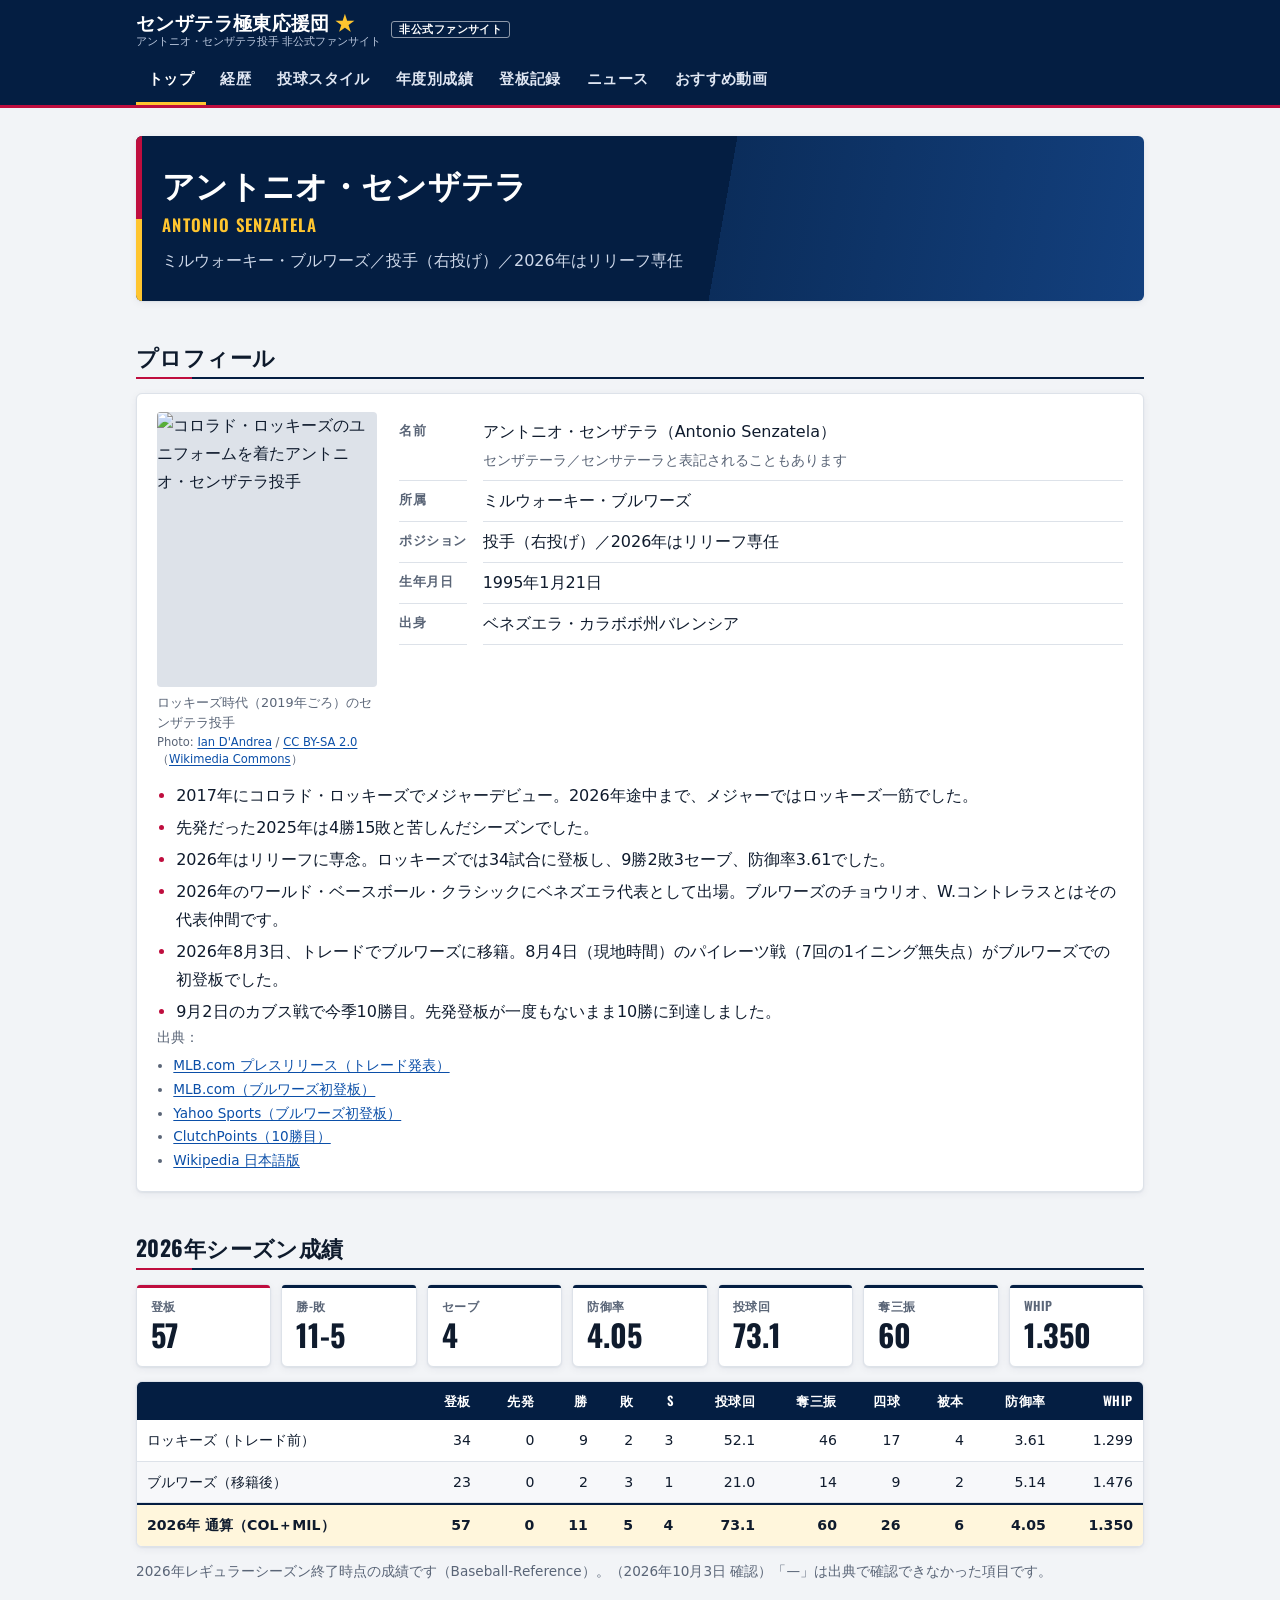
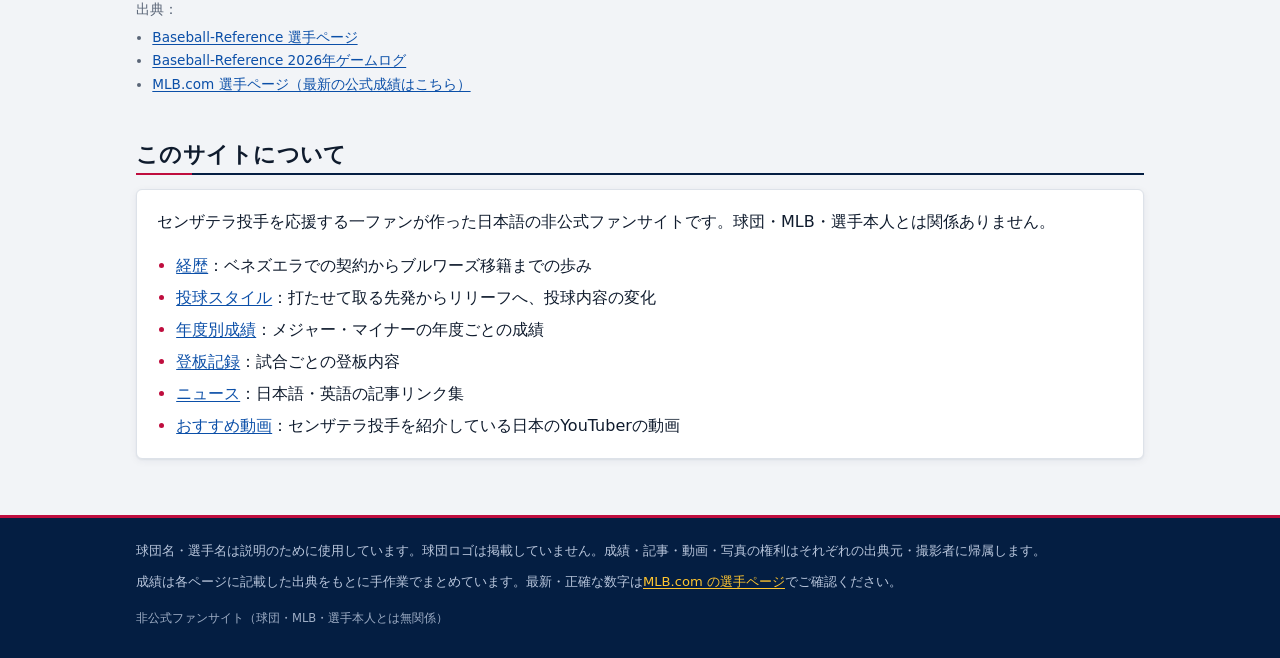
==== index.html @ 505b654d "Expand stats, last 10 games, bio photos, MLB Park Japan videos, sports-media redesign - stats.html: " ====
<!doctype html>
<html lang="ja">
<head>
<meta charset="utf-8">
<meta name="viewport" content="width=device-width, initial-scale=1">
<title>センザテラ極東応援団｜アントニオ・センザテラ非公式ファンサイト</title>
<meta name="description" content="ブルワーズのアントニオ・センザテラ投手を応援する日本語の非公式ファンサイト。プロフィールと今季成績。">
<meta name="theme-color" content="#041e42">
<link rel="icon" href="data:image/svg+xml,<svg xmlns='http://www.w3.org/2000/svg' viewBox='0 0 32 32'><circle cx='16' cy='16' r='15' fill='%23041e42'/><circle cx='16' cy='16' r='8' fill='%23ffc52f'/></svg>">
<link rel="preconnect" href="https://fonts.googleapis.com">
<link rel="preconnect" href="https://fonts.gstatic.com" crossorigin>
<link rel="stylesheet" href="https://fonts.googleapis.com/css2?family=Oswald:wght@500;600;700&display=swap">
<link rel="stylesheet" href="assets/style.css">
</head>
<body data-page="home">
<main class="wrap">
<noscript><p class="card">このページの表示には JavaScript が必要です。※このサイトは非公式ファンサイトで、球団・MLBとは無関係です。</p></noscript>
<section class="hero" id="hero" aria-label="選手紹介"></section>

<h2 class="section">プロフィール</h2>
<div class="card" id="profile"></div>

<h2 class="section" id="season-title">今季成績</h2>
<div class="tiles" id="tiles"></div>
<div class="table-scroll" id="season-table"></div>
<div id="season-notes" style="margin-top:10px"></div>

<h2 class="section">このサイトについて</h2>
<div class="card">
<p style="margin-top:0">センザテラ投手を応援する一ファンが作った日本語の非公式ファンサイトです。球団・MLB・選手本人とは関係ありません。</p>
<ul class="facts">
<li><a href="biography.html">経歴</a>：ベネズエラでの契約からブルワーズ移籍までの歩み</li>
<li><a href="pitching.html">投球スタイル</a>：打たせて取る先発からリリーフへ、投球内容の変化</li>
<li><a href="stats.html">年度別成績</a>：メジャー・マイナーの年度ごとの成績</li>
<li><a href="games.html">登板記録</a>：試合ごとの登板内容</li>
<li><a href="news.html">ニュース</a>：日本語・英語の記事リンク集</li>
<li><a href="videos.html">おすすめ動画</a>：センザテラ投手を紹介している日本のYouTuberの動画</li>
</ul>
</div>
</main>
<script src="data/stats.js"></script>
<script src="assets/app.js"></script>
</body></html>
---- assets/style.css ----
/*
 * スポーツメディア風のデザイン（白基調 × ネイビー、アクセントに赤とゴールド）。
 * MLB・球団のロゴやワードマークは使いません。
 * 見出しの英数字は Oswald（Google Fonts）、日本語はOS標準の太字ゴシックで表示します。
 */
:root {
  --navy: #041e42;
  --navy-2: #0b2d5b;
  --navy-3: #13407e;
  --red: #bf0d3e;
  --gold: #ffc52f;
  --gold-soft: #fff6dc;
  --bg: #f2f4f7;
  --surface: #ffffff;
  --surface-2: #f7f8fa;
  --text: #0f1b2d;
  --muted: #5a6577;
  --line: #dde2e9;
  --line-strong: #c3cad5;
  --link: #0b4fa8;
  --shadow: 0 1px 2px rgba(4, 30, 66, .06), 0 2px 8px rgba(4, 30, 66, .06);
  --radius: 6px;
  --font-body: "Hiragino Kaku Gothic ProN", "Hiragino Sans", "Noto Sans JP", "Yu Gothic", Meiryo, system-ui, sans-serif;
  --font-head: "Oswald", "Barlow Condensed", "Hiragino Kaku Gothic ProN", "Hiragino Sans", "Noto Sans JP", "Yu Gothic", Meiryo, sans-serif;
}

@media (prefers-color-scheme: dark) {
  :root {
    --bg: #07111f;
    --surface: #0f1d33;
    --surface-2: #13243f;
    --text: #e8edf5;
    --muted: #9eabc0;
    --line: #22355a;
    --line-strong: #2f4670;
    --link: #8cc2ff;
    --gold-soft: #2b2714;
    --shadow: none;
  }
}

* { box-sizing: border-box; }
html { -webkit-text-size-adjust: 100%; }

body {
  margin: 0;
  background: var(--bg);
  color: var(--text);
  font-family: var(--font-body);
  line-height: 1.75;
}

a { color: var(--link); text-underline-offset: 2px; }
a:hover { text-decoration-thickness: 2px; }

.wrap { max-width: 1040px; margin: 0 auto; padding: 0 16px; }

/* ---------- ヘッダー（濃紺のナビバー） ---------- */
.site-header {
  background: var(--navy);
  color: #fff;
  box-shadow: inset 0 -3px 0 var(--red);
}
.site-header .wrap {
  display: flex;
  flex-wrap: wrap;
  align-items: center;
  justify-content: space-between;
  gap: 4px 24px;
  padding-top: 10px;
  padding-bottom: 3px;
}
.site-title {
  margin: 0;
  display: flex;
  flex-wrap: wrap;
  align-items: center;
  gap: 4px 10px;
  font-family: var(--font-head);
  font-size: 1.2rem;
  font-weight: 700;
  letter-spacing: .02em;
  line-height: 1.3;
}
.site-title a { color: #fff; text-decoration: none; }
.site-title .num { color: var(--gold); }
.site-title small {
  display: block;
  font-family: var(--font-body);
  font-size: .68rem;
  font-weight: 400;
  color: #b9c6dc;
  letter-spacing: 0;
}
.site-badge {
  display: inline-block;
  padding: 1px 7px;
  border: 1px solid rgba(255, 255, 255, .55);
  border-radius: 3px;
  font-family: var(--font-body);
  font-size: .66rem;
  font-weight: 700;
  color: #fff;
  letter-spacing: .04em;
  white-space: nowrap;
}

.site-header nav { max-width: 100%; }
.nav {
  display: flex;
  gap: 2px;
  margin: 0;
  padding: 0;
  list-style: none;
  overflow-x: auto;
  scrollbar-width: none;
}
.nav::-webkit-scrollbar { display: none; }
.nav a {
  display: block;
  padding: 12px 12px 11px;
  color: #dfe6f2;
  text-decoration: none;
  font-family: var(--font-head);
  font-weight: 600;
  font-size: .92rem;
  letter-spacing: .03em;
  white-space: nowrap;
  border-bottom: 3px solid transparent;
}
.nav a:hover { color: #fff; background: var(--navy-2); }
.nav a[aria-current="page"] { color: #fff; border-bottom-color: var(--gold); }

/* ---------- 本文 ---------- */
main.wrap { padding-top: 28px; padding-bottom: 56px; }

.hero {
  background:
    linear-gradient(100deg, var(--navy) 0%, var(--navy) 58%, var(--navy-2) 58%, var(--navy-3) 100%);
  color: #fff;
  border-radius: var(--radius);
  padding: 28px 26px 26px;
  margin-bottom: 28px;
  position: relative;
  overflow: hidden;
  box-shadow: var(--shadow);
}
.hero::before {
  /* 赤とゴールドのライン */
  content: "";
  position: absolute;
  left: 0; top: 0; bottom: 0;
  width: 6px;
  background: linear-gradient(var(--red) 0 50%, var(--gold) 50% 100%);
}
.hero h2 {
  margin: 0 0 6px;
  font-family: var(--font-head);
  font-size: 2rem;
  font-weight: 700;
  line-height: 1.25;
  letter-spacing: .01em;
}
.hero .en {
  color: var(--gold);
  font-family: var(--font-head);
  font-weight: 600;
  font-size: 1.05rem;
  letter-spacing: .08em;
  text-transform: uppercase;
}
.hero p { margin: 8px 0 0; color: #cfd9ea; }

h2.section {
  font-family: var(--font-head);
  font-size: 1.35rem;
  font-weight: 700;
  line-height: 1.4;
  letter-spacing: .02em;
  margin: 40px 0 14px;
  padding-bottom: 6px;
  border-bottom: 2px solid var(--navy);
  position: relative;
}
h2.section::after {
  content: "";
  position: absolute;
  left: 0; bottom: -2px;
  width: 56px; height: 2px;
  background: var(--red);
}
@media (prefers-color-scheme: dark) {
  h2.section { border-bottom-color: var(--line-strong); }
}

.card {
  background: var(--surface);
  border: 1px solid var(--line);
  border-radius: var(--radius);
  padding: 18px 20px;
  box-shadow: var(--shadow);
}
.card + .card { margin-top: 12px; }

/* プロフィール */
.profile-top { display: flex; gap: 22px; align-items: flex-start; }
.profile-top .profile-list { flex: 1; min-width: 0; }
.profile-photo { margin: 0; flex: 0 0 220px; max-width: 220px; }
.profile-photo img {
  display: block; width: 100%; height: auto;
  aspect-ratio: 4 / 5; object-fit: cover; object-position: center top;
  border-radius: 4px; background: var(--line);
}
.profile-photo figcaption, .bio-photo figcaption { margin-top: 6px; font-size: .8rem; color: var(--muted); line-height: 1.5; }
.profile-photo .credit, .bio-photo .credit { display: block; font-size: .72rem; margin-top: 2px; overflow-wrap: anywhere; }

.profile-list { display: grid; grid-template-columns: max-content 1fr; gap: 0 16px; margin: 0; }
.profile-list dt, .profile-list dd { padding: 6px 0; border-bottom: 1px solid var(--line); }
.profile-list dt {
  color: var(--muted);
  font-family: var(--font-head);
  font-size: .82rem;
  font-weight: 600;
  letter-spacing: .04em;
}
.profile-list dd { margin: 0; }

.facts { margin: 14px 0 0; padding-left: 1.2em; }
.facts li + li { margin-top: 4px; }
.facts li::marker { color: var(--red); }

/* 経歴ページの写真 */
.bio-photo { margin: 4px 0 14px; max-width: 280px; }
@media (min-width: 561px) {
  .bio-photo { float: right; width: 240px; margin: 4px 0 12px 22px; }
  .tl-item { display: flow-root; }
}
.bio-photo img { display: block; width: 100%; height: auto; border-radius: 4px; background: var(--line); }

/* 成績のタイル */
.tiles {
  display: grid;
  grid-template-columns: repeat(auto-fit, minmax(120px, 1fr));
  gap: 10px;
  margin-bottom: 14px;
}
.tile {
  background: var(--surface);
  border: 1px solid var(--line);
  border-radius: var(--radius);
  padding: 10px 14px 12px;
  box-shadow: var(--shadow);
  position: relative;
}
.tile::before {
  content: "";
  position: absolute; left: 0; top: 0; right: 0; height: 3px;
  background: var(--navy);
  border-radius: var(--radius) var(--radius) 0 0;
}
.tile:first-child::before { background: var(--red); }
@media (prefers-color-scheme: dark) {
  .tile::before { background: var(--gold); }
}
.tile .k { font-family: var(--font-head); font-weight: 600; font-size: .78rem; color: var(--muted); letter-spacing: .04em; }
.tile .v {
  font-family: var(--font-head);
  font-size: 1.9rem;
  font-weight: 700;
  font-variant-numeric: tabular-nums;
  line-height: 1.2;
}

/* ---------- 表（スタッツ表） ---------- */
.table-scroll {
  overflow-x: auto;
  -webkit-overflow-scrolling: touch;
  border: 1px solid var(--line);
  border-radius: var(--radius);
  background: var(--surface);
  box-shadow: var(--shadow);
}
table { border-collapse: separate; border-spacing: 0; width: 100%; font-size: .88rem; }
th, td {
  padding: 8px 10px;
  border-bottom: 1px solid var(--line);
  text-align: right;
  white-space: nowrap;
  font-variant-numeric: tabular-nums;
}
th:first-child, td:first-child { text-align: left; }
td.wrap-cell { white-space: normal; text-align: left; min-width: 14em; }
thead th {
  background: var(--navy);
  color: #fff;
  font-family: var(--font-head);
  font-weight: 600;
  font-size: .8rem;
  letter-spacing: .04em;
  border-bottom: 0;
}
tbody th { font-weight: 700; background: var(--surface); }
tbody tr:nth-child(even) td, tbody tr:nth-child(even) th { background: var(--surface-2); }
tbody tr:hover td, tbody tr:hover th { background: var(--gold-soft); }
tbody tr:last-child td, tbody tr:last-child th { border-bottom: 0; }
tbody tr.total td, tbody tr.total th { font-weight: 700; background: var(--gold-soft); border-top: 2px solid var(--navy); }
tbody tr.subtotal td, tbody tr.subtotal th { font-weight: 700; }
tbody tr.split th { font-weight: 400; color: var(--muted); }
.col2-left td:nth-child(2), .col2-left th:nth-child(2) { text-align: left; }
@media (prefers-color-scheme: dark) {
  tbody tr.total td, tbody tr.total th { border-top-color: var(--gold); }
}

/* 年度別成績・登板記録の表：左の列を固定 */
.stats-table tr > :nth-child(2) { text-align: left; }
.games-table tr > :nth-child(3),
.games-table tr > :nth-child(4) { text-align: left; }
.sticky1 tr > :first-child,
.sticky2 tr > :first-child,
.sticky2 tr > :nth-child(2) {
  position: sticky;
  z-index: 1;
  background: var(--surface);
}
.sticky1 tr > :first-child,
.sticky2 tr > :first-child { left: 0; }
.sticky2 tr > :first-child { width: 6.6em; min-width: 6.6em; max-width: 6.6em; }
.sticky2 tr > :nth-child(2) { left: 6.6em; box-shadow: inset -1px 0 0 var(--line-strong); }
.sticky1 tr > :first-child { box-shadow: inset -1px 0 0 var(--line-strong); }
.sticky1 tbody tr:nth-child(even) > :first-child,
.sticky2 tbody tr:nth-child(even) > :first-child,
.sticky2 tbody tr:nth-child(even) > :nth-child(2) { background: var(--surface-2); }
.sticky1 tbody tr:hover > :first-child,
.sticky2 tbody tr:hover > :first-child,
.sticky2 tbody tr:hover > :nth-child(2),
.sticky2 tbody tr.total > :first-child,
.sticky2 tbody tr.total > :nth-child(2) { background: var(--gold-soft); }
.sticky1 thead tr > :first-child,
.sticky2 thead tr > :first-child,
.sticky2 thead tr > :nth-child(2) { background: var(--navy); }
.sticky1 thead tr > :first-child,
.sticky2 thead tr > :first-child,
.sticky2 thead tr > :nth-child(2) { z-index: 2; }

.team {
  display: inline-block;
  min-width: 2.8em;
  padding: 0 5px;
  border-radius: 3px;
  font-family: var(--font-head);
  font-weight: 600;
  font-size: .78rem;
  text-align: center;
  line-height: 1.6;
}
.team-col { background: #33006f; color: #fff; }
.team-mil { background: var(--navy); color: var(--gold); }
@media (prefers-color-scheme: dark) {
  .team-mil { box-shadow: inset 0 0 0 1px var(--gold); }
}
.res-w { color: var(--text); font-weight: 700; }
.res-l { color: var(--red); font-weight: 700; }
@media (prefers-color-scheme: dark) {
  .res-l { color: #ff7a9a; }
}

.badge {
  display: inline-block;
  padding: 0 8px;
  border-radius: 3px;
  font-size: .75rem;
  font-weight: 700;
  line-height: 1.7;
  background: var(--line);
  color: var(--text);
}
.badge.w { background: var(--gold); color: var(--navy); }
.badge.l { background: var(--red); color: #fff; }
.badge.sv { background: var(--navy); color: #fff; }
.badge.hld { background: var(--navy-3); color: #fff; }
@media (prefers-color-scheme: dark) {
  .badge.sv { box-shadow: inset 0 0 0 1px var(--line-strong); }
}

.note, .source { font-size: .85rem; color: var(--muted); }
.source ul { margin: 4px 0 0; padding-left: 1.2em; }

/* ---------- ニュース（カード一覧） ---------- */
.news-list {
  list-style: none; margin: 0; padding: 0;
  display: grid;
  grid-template-columns: repeat(auto-fill, minmax(300px, 1fr));
  gap: 14px;
}
.news-item {
  background: var(--surface);
  border: 1px solid var(--line);
  border-top: 3px solid var(--navy);
  border-radius: var(--radius);
  padding: 14px 18px 16px;
  box-shadow: var(--shadow);
}
@media (prefers-color-scheme: dark) {
  .news-item { border-top-color: var(--gold); }
}
.news-meta { font-size: .78rem; color: var(--muted); display: flex; flex-wrap: wrap; gap: 4px 10px; align-items: center; }
.news-meta time { font-family: var(--font-head); font-weight: 600; letter-spacing: .03em; }
.news-item h3 { font-size: 1rem; margin: 6px 0; line-height: 1.5; }
.news-item h3 a { color: var(--text); text-decoration: none; }
.news-item h3 a:hover { color: var(--link); text-decoration: underline; }
.news-item p { margin: 0; font-size: .9rem; }

.filters { display: flex; flex-wrap: wrap; gap: 6px; margin-bottom: 16px; }
.filters button {
  font: inherit;
  font-family: var(--font-head);
  font-weight: 600;
  font-size: .85rem;
  letter-spacing: .03em;
  padding: 4px 16px;
  border-radius: 3px;
  border: 1px solid var(--line-strong);
  background: var(--surface);
  color: var(--text);
  cursor: pointer;
}
.filters button[aria-pressed="true"] { background: var(--navy); color: #fff; border-color: var(--navy); }

/* ---------- 動画（カード一覧） ---------- */
.video-grid { display: grid; grid-template-columns: repeat(auto-fill, minmax(280px, 1fr)); gap: 16px; }
.video-card {
  background: var(--surface);
  border: 1px solid var(--line);
  border-radius: var(--radius);
  overflow: hidden;
  display: flex;
  flex-direction: column;
  box-shadow: var(--shadow);
}
.video-frame { position: relative; aspect-ratio: 16 / 9; background: var(--navy); }
.video-frame iframe { position: absolute; inset: 0; width: 100%; height: 100%; border: 0; }
.video-thumb { position: absolute; inset: 0; display: block; overflow: hidden; }
.video-thumb img { width: 100%; height: 100%; object-fit: cover; display: block; transition: transform .2s; }
.video-thumb:hover img { transform: scale(1.03); }
.video-thumb .icon {
  position: absolute; left: 12px; bottom: 12px;
  width: 44px; height: 44px; border-radius: 50%;
  background: var(--red); color: #fff;
  display: flex; align-items: center; justify-content: center;
  font-size: 1rem;
  box-shadow: 0 2px 10px rgba(0, 0, 0, .35);
}
.video-play {
  font: inherit; font-size: .85rem;
  padding: 0; border: 0; background: none;
  color: var(--link); text-decoration: underline; text-underline-offset: 2px;
  cursor: pointer;
}
.video-body { padding: 12px 14px 14px; display: flex; flex-direction: column; gap: 4px; flex: 1; }
.video-body h3 { font-size: .95rem; margin: 0; line-height: 1.5; }
.video-body p { margin: 0; font-size: .88rem; }
.video-body .links { margin-top: auto; padding-top: 6px; font-size: .85rem; display: flex; flex-wrap: wrap; gap: 4px 14px; }

/* チャンネル */
.channel-card { display: flex; gap: 14px; align-items: flex-start; }
.channel-text { flex: 1; min-width: 0; }
.channel-avatar { position: relative; flex: 0 0 48px; width: 48px; height: 48px; }
.channel-initial, .channel-icon {
  position: absolute; inset: 0; width: 48px; height: 48px; border-radius: 50%;
}
.channel-initial {
  display: flex; align-items: center; justify-content: center;
  background: var(--navy); color: var(--gold);
  font-family: var(--font-head);
  font-weight: 700; font-size: 1.3rem; border: 2px solid var(--gold);
}
.channel-icon { object-fit: cover; background: var(--surface); }

/* ---------- フッター ---------- */
.site-footer {
  background: var(--navy);
  color: #b9c6dc;
  font-size: .82rem;
  border-top: 3px solid var(--red);
}
.site-footer .wrap { padding-top: 22px; padding-bottom: 30px; }
.site-footer a { color: var(--gold); }
.site-footer p { margin: 0 0 8px; }
.site-footer .disclaimer { margin: 14px 0 0; font-size: .72rem; opacity: .85; }

@media (max-width: 560px) {
  .site-header .wrap { padding-top: 8px; }
  .nav { flex-wrap: wrap; overflow: visible; }
  .nav a { padding: 8px 9px 7px; font-size: .88rem; }
  .hero { padding: 22px 18px 20px 22px; }
  .hero h2 { font-size: 1.5rem; }
  .profile-top { flex-direction: column; align-items: center; }
  .profile-top .profile-list { align-self: stretch; }
  .profile-photo { flex-basis: auto; width: 100%; max-width: 240px; }
  .profile-list { grid-template-columns: 1fr; }
  .profile-list dt { border-bottom: 0; padding-bottom: 0; }
  .card { padding: 14px 16px; }
  .tile .v { font-size: 1.6rem; }
  .bio-photo { max-width: 240px; }
}

/* ---------- 経歴ページ ---------- */
.bio .hero h2 { font-size: 1.6rem; }
.bio-lead p { margin: 0; }
.toc { margin-top: 12px; }
.toc ol { margin: 6px 0 0; padding-left: 1.4em; }
.toc li { margin: 2px 0; }

.era { scroll-margin-top: 12px; }
.era-years {
  margin: 44px 0 -8px;
  font-family: var(--font-head);
  font-size: .9rem;
  font-weight: 700;
  letter-spacing: .1em;
  color: var(--red);
}
@media (prefers-color-scheme: dark) {
  .era-years { color: var(--gold); }
}
.era h2.section { margin-top: 8px; }

.timeline {
  position: relative;
  margin-left: 6px;
  padding-left: 22px;
  border-left: 3px solid var(--line);
}
.tl-item { position: relative; padding-bottom: 20px; }
.tl-item:last-child { padding-bottom: 0; }
.tl-item::before {
  content: "";
  position: absolute;
  left: -31px; top: 6px;
  width: 15px; height: 15px;
  border-radius: 50%;
  background: var(--surface);
  border: 4px solid var(--red);
}
.tl-item h3 { margin: 0 0 6px; font-size: 1.05rem; line-height: 1.5; }
.tl-date {
  display: inline-block;
  margin-right: 8px;
  padding: 0 8px;
  border-radius: 3px;
  background: var(--navy);
  color: #fff;
  font-family: var(--font-head);
  font-weight: 600;
  font-size: .82rem;
  letter-spacing: .03em;
  vertical-align: 2px;
}
@media (prefers-color-scheme: dark) {
  .tl-date { background: var(--gold); color: var(--navy); }
}
.tl-item p { margin: 0 0 10px; }
.tl-item p:last-child { margin-bottom: 0; }

.table-title { font-family: var(--font-head); font-size: 1.05rem; margin: 4px 0 8px; letter-spacing: .02em; }
.table-note { margin: 8px 0 24px; }

/* ---------- 投球スタイル：横棒グラフ ---------- */
.chart-title { margin: 0 0 10px; font-weight: 700; font-size: .95rem; }
.hbar { display: grid; gap: 8px; }
.hbar-row { display: grid; grid-template-columns: 3.2em 1fr 3.8em; align-items: center; gap: 10px; font-variant-numeric: tabular-nums; }
.hbar-label { font-family: var(--font-head); font-weight: 600; font-size: .85rem; color: var(--muted); }
.hbar-track { height: 18px; background: var(--surface-2); border-radius: 2px; overflow: hidden; box-shadow: inset 0 0 0 1px var(--line); }
.hbar-fill { display: block; height: 100%; background: var(--navy); border-radius: 0 4px 4px 0; }
.hbar-row:hover .hbar-fill { background: var(--navy-3); }
.hbar-value { font-family: var(--font-head); font-size: .95rem; font-weight: 700; text-align: right; }
@media (prefers-color-scheme: dark) {
  .hbar-fill { background: var(--gold); }
  .hbar-row:hover .hbar-fill { background: #ffd666; }
}

/* ---------- 出典の番号と一覧 ---------- */
sup.ref { font-size: .68em; line-height: 0; margin: 0 1px; white-space: nowrap; }
sup.ref a { text-decoration: none; color: var(--muted); }
sup.ref a:hover { color: var(--link); text-decoration: underline; }
.refs { scroll-margin-top: 12px; }
.ref-list {
  list-style: none; margin: 0; padding: 14px 18px;
  font-size: .82rem; line-height: 1.6;
  background: var(--surface); border: 1px solid var(--line); border-radius: var(--radius);
}
.ref-list li { display: flex; gap: 8px; padding: 4px 0; scroll-margin-top: 12px; }
.ref-list li + li { border-top: 1px dashed var(--line); }
.ref-list li:target { background: var(--gold-soft); }
.ref-num { flex: 0 0 3em; color: var(--muted); font-variant-numeric: tabular-nums; }
.ref-body { min-width: 0; }
.ref-url { display: block; color: var(--muted); font-size: .72rem; overflow-wrap: anywhere; }
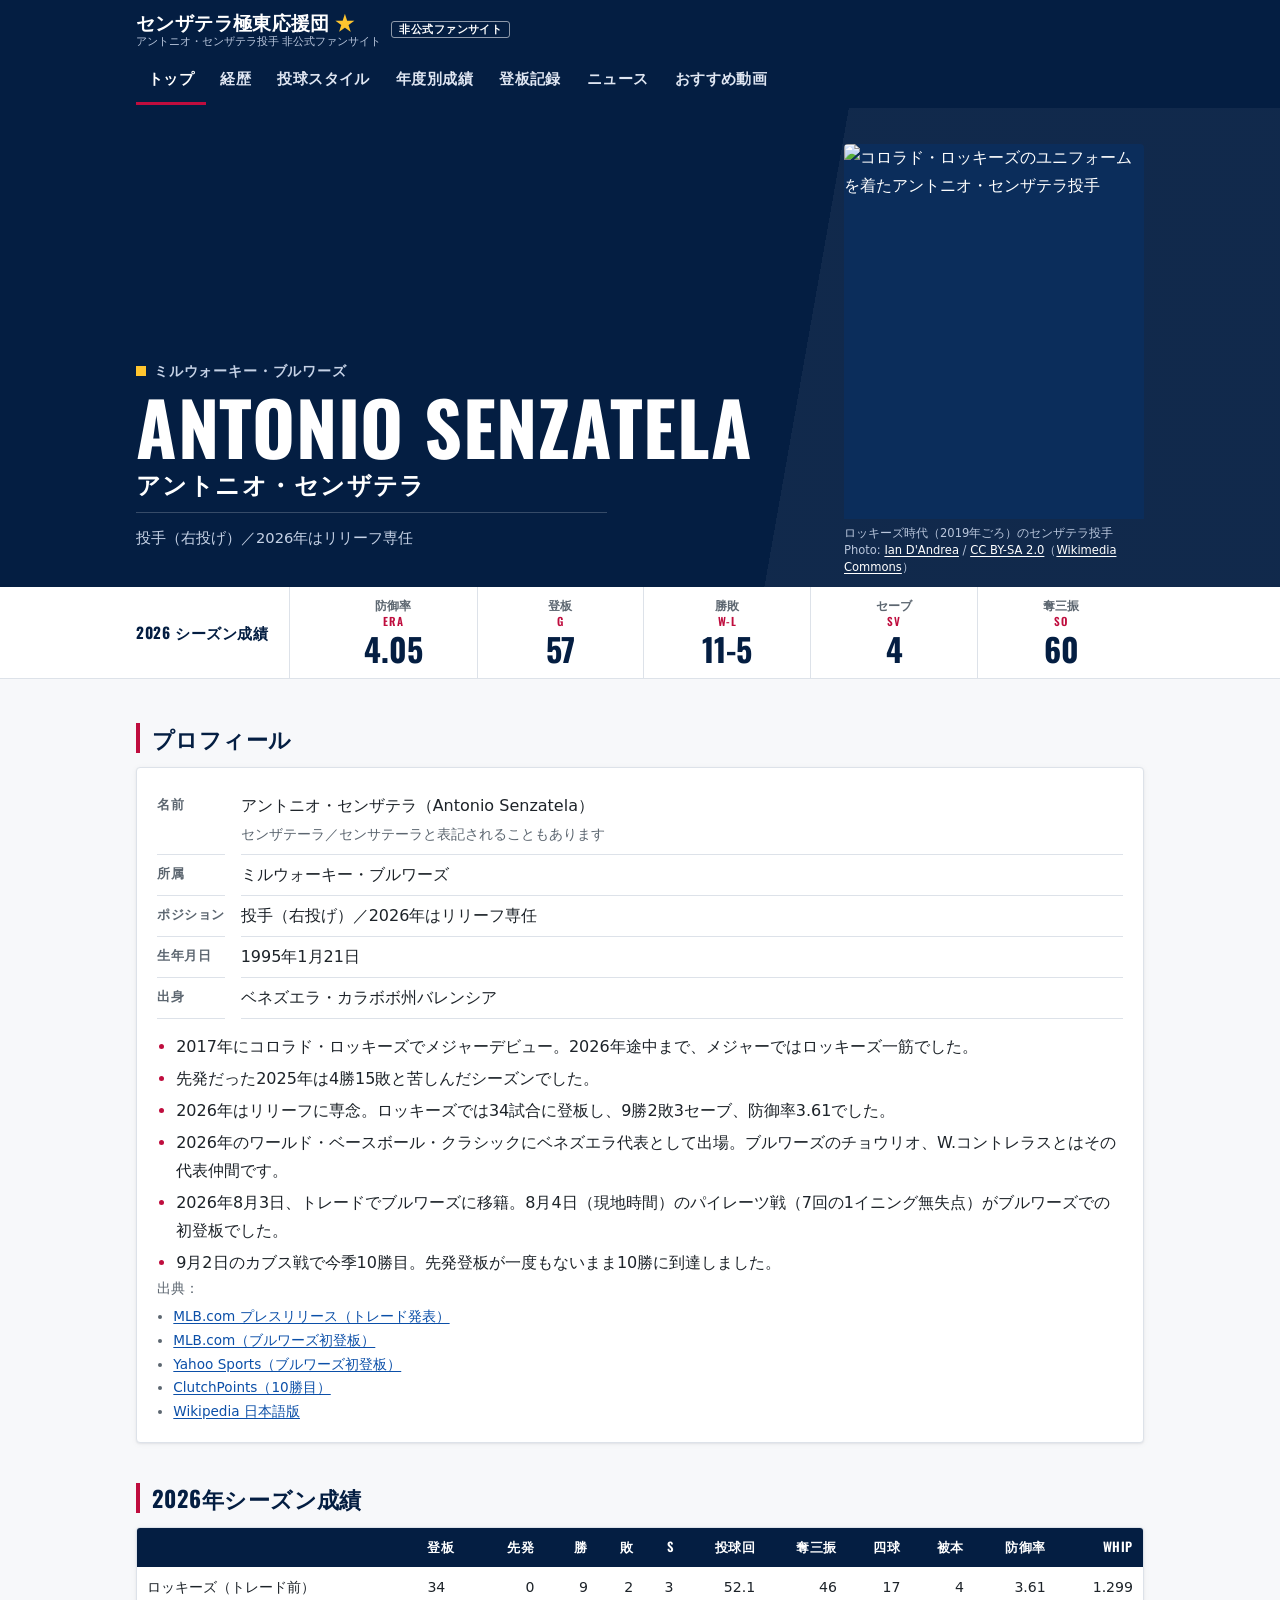
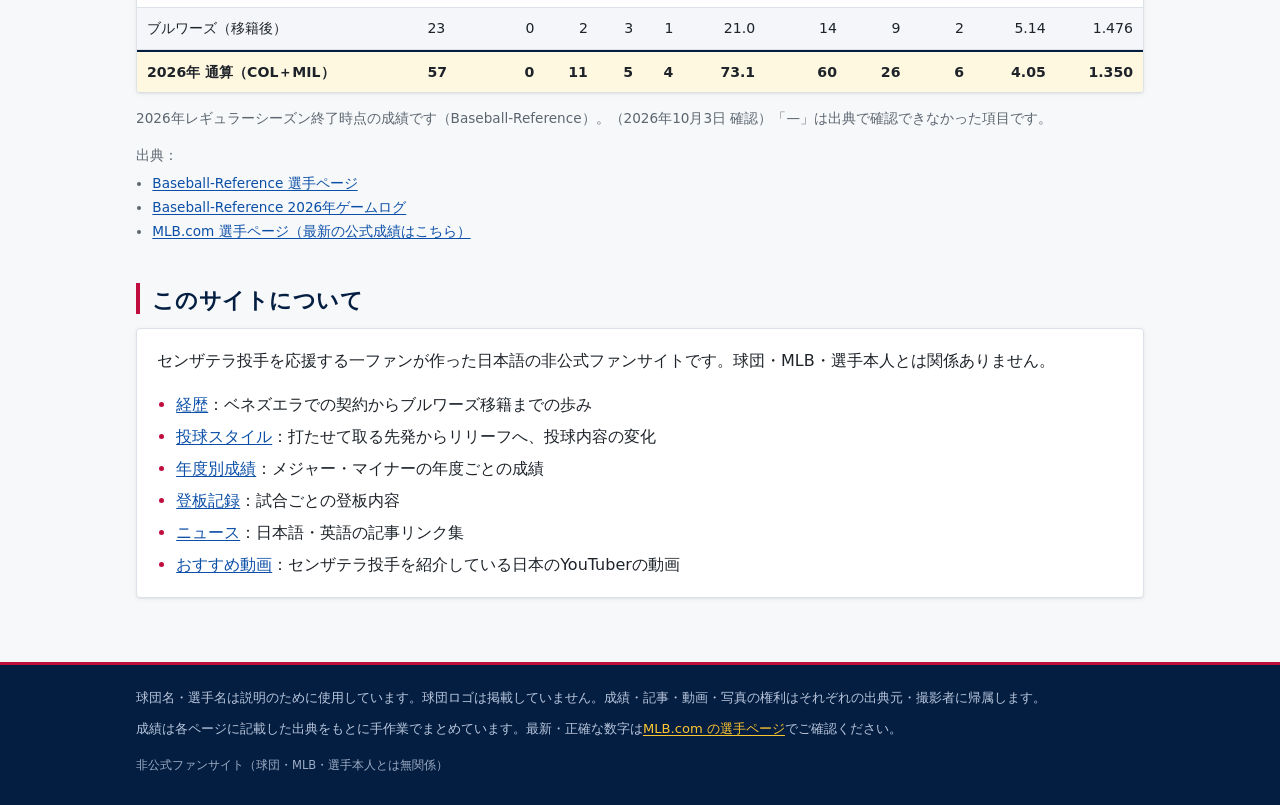
==== commit 69124023: "Rework color scheme: always-light sports media look with player hero and stat bar - Drop dark mode; " ====
--- a/index.html
+++ b/index.html
@@ -6,6 +6,7 @@
 <title>センザテラ極東応援団｜アントニオ・センザテラ非公式ファンサイト</title>
 <meta name="description" content="ブルワーズのアントニオ・センザテラ投手を応援する日本語の非公式ファンサイト。プロフィールと今季成績。">
 <meta name="theme-color" content="#041e42">
+<meta name="color-scheme" content="light">
 <link rel="icon" href="data:image/svg+xml,<svg xmlns='http://www.w3.org/2000/svg' viewBox='0 0 32 32'><circle cx='16' cy='16' r='15' fill='%23041e42'/><circle cx='16' cy='16' r='8' fill='%23ffc52f'/></svg>">
 <link rel="preconnect" href="https://fonts.googleapis.com">
 <link rel="preconnect" href="https://fonts.gstatic.com" crossorigin>
@@ -13,15 +14,13 @@
 <link rel="stylesheet" href="assets/style.css">
 </head>
 <body data-page="home">
+<section class="player-hero" id="hero" aria-label="選手紹介"></section>
 <main class="wrap">
 <noscript><p class="card">このページの表示には JavaScript が必要です。※このサイトは非公式ファンサイトで、球団・MLBとは無関係です。</p></noscript>
-<section class="hero" id="hero" aria-label="選手紹介"></section>
-
 <h2 class="section">プロフィール</h2>
 <div class="card" id="profile"></div>
 
 <h2 class="section" id="season-title">今季成績</h2>
-<div class="tiles" id="tiles"></div>
 <div class="table-scroll" id="season-table"></div>
 <div id="season-notes" style="margin-top:10px"></div>
 
--- a/assets/style.css
+++ b/assets/style.css
@@ -1,42 +1,31 @@
 /*
- * スポーツメディア風のデザイン（白基調 × ネイビー、アクセントに赤とゴールド）。
+ * スポーツメディア風のデザイン（白基調 × ネイビー、アクセントは赤、ゴールドは差し色）。
+ * どの端末でも常に白基調で表示します（ダークモードには切り替えません）。
  * MLB・球団のロゴやワードマークは使いません。
  * 見出しの英数字は Oswald（Google Fonts）、日本語はOS標準の太字ゴシックで表示します。
  */
 :root {
+  color-scheme: light;
   --navy: #041e42;
   --navy-2: #0b2d5b;
   --navy-3: #13407e;
   --red: #bf0d3e;
   --gold: #ffc52f;
-  --gold-soft: #fff6dc;
-  --bg: #f2f4f7;
+  --gold-soft: #fff8e1;
+  --red-soft: #fdf0f3;
+  --bg: #f7f8fa;
   --surface: #ffffff;
-  --surface-2: #f7f8fa;
-  --text: #0f1b2d;
-  --muted: #5a6577;
+  --surface-2: #f4f6f9;
+  --text: #1d2329;
+  --muted: #5c6670;
   --line: #dde2e9;
   --line-strong: #c3cad5;
   --link: #0b4fa8;
-  --shadow: 0 1px 2px rgba(4, 30, 66, .06), 0 2px 8px rgba(4, 30, 66, .06);
-  --radius: 6px;
+  --shadow: 0 1px 2px rgba(16, 24, 40, .06), 0 1px 6px rgba(16, 24, 40, .05);
+  --shadow-hover: 0 6px 18px rgba(16, 24, 40, .12);
+  --radius: 4px;
   --font-body: "Hiragino Kaku Gothic ProN", "Hiragino Sans", "Noto Sans JP", "Yu Gothic", Meiryo, system-ui, sans-serif;
   --font-head: "Oswald", "Barlow Condensed", "Hiragino Kaku Gothic ProN", "Hiragino Sans", "Noto Sans JP", "Yu Gothic", Meiryo, sans-serif;
-}
-
-@media (prefers-color-scheme: dark) {
-  :root {
-    --bg: #07111f;
-    --surface: #0f1d33;
-    --surface-2: #13243f;
-    --text: #e8edf5;
-    --muted: #9eabc0;
-    --line: #22355a;
-    --line-strong: #2f4670;
-    --link: #8cc2ff;
-    --gold-soft: #2b2714;
-    --shadow: none;
-  }
 }
 
 * { box-sizing: border-box; }
@@ -59,7 +48,6 @@
 .site-header {
   background: var(--navy);
   color: #fff;
-  box-shadow: inset 0 -3px 0 var(--red);
 }
 .site-header .wrap {
   display: flex;
@@ -129,10 +117,11 @@
   border-bottom: 3px solid transparent;
 }
 .nav a:hover { color: #fff; background: var(--navy-2); }
-.nav a[aria-current="page"] { color: #fff; border-bottom-color: var(--gold); }
+.nav a[aria-current="page"] { color: #fff; border-bottom-color: var(--red); }
 
 /* ---------- 本文 ---------- */
 main.wrap { padding-top: 28px; padding-bottom: 56px; }
+body[data-page="home"] main.wrap { padding-top: 4px; }
 
 .hero {
   background:
@@ -173,26 +162,15 @@
 
 h2.section {
   font-family: var(--font-head);
-  font-size: 1.35rem;
-  font-weight: 700;
-  line-height: 1.4;
+  font-size: 1.4rem;
+  font-weight: 700;
+  line-height: 1.35;
   letter-spacing: .02em;
+  color: var(--navy);
   margin: 40px 0 14px;
-  padding-bottom: 6px;
-  border-bottom: 2px solid var(--navy);
-  position: relative;
-}
-h2.section::after {
-  content: "";
-  position: absolute;
-  left: 0; bottom: -2px;
-  width: 56px; height: 2px;
-  background: var(--red);
-}
-@media (prefers-color-scheme: dark) {
-  h2.section { border-bottom-color: var(--line-strong); }
-}
-
+  padding-left: 12px;
+  border-left: 4px solid var(--red);
+}
 .card {
   background: var(--surface);
   border: 1px solid var(--line);
@@ -203,16 +181,8 @@
 .card + .card { margin-top: 12px; }
 
 /* プロフィール */
-.profile-top { display: flex; gap: 22px; align-items: flex-start; }
-.profile-top .profile-list { flex: 1; min-width: 0; }
-.profile-photo { margin: 0; flex: 0 0 220px; max-width: 220px; }
-.profile-photo img {
-  display: block; width: 100%; height: auto;
-  aspect-ratio: 4 / 5; object-fit: cover; object-position: center top;
-  border-radius: 4px; background: var(--line);
-}
-.profile-photo figcaption, .bio-photo figcaption { margin-top: 6px; font-size: .8rem; color: var(--muted); line-height: 1.5; }
-.profile-photo .credit, .bio-photo .credit { display: block; font-size: .72rem; margin-top: 2px; overflow-wrap: anywhere; }
+.bio-photo figcaption { margin-top: 6px; font-size: .8rem; color: var(--muted); line-height: 1.5; }
+.bio-photo .credit { display: block; font-size: .72rem; margin-top: 2px; overflow-wrap: anywhere; }
 
 .profile-list { display: grid; grid-template-columns: max-content 1fr; gap: 0 16px; margin: 0; }
 .profile-list dt, .profile-list dd { padding: 6px 0; border-bottom: 1px solid var(--line); }
@@ -236,40 +206,6 @@
   .tl-item { display: flow-root; }
 }
 .bio-photo img { display: block; width: 100%; height: auto; border-radius: 4px; background: var(--line); }
-
-/* 成績のタイル */
-.tiles {
-  display: grid;
-  grid-template-columns: repeat(auto-fit, minmax(120px, 1fr));
-  gap: 10px;
-  margin-bottom: 14px;
-}
-.tile {
-  background: var(--surface);
-  border: 1px solid var(--line);
-  border-radius: var(--radius);
-  padding: 10px 14px 12px;
-  box-shadow: var(--shadow);
-  position: relative;
-}
-.tile::before {
-  content: "";
-  position: absolute; left: 0; top: 0; right: 0; height: 3px;
-  background: var(--navy);
-  border-radius: var(--radius) var(--radius) 0 0;
-}
-.tile:first-child::before { background: var(--red); }
-@media (prefers-color-scheme: dark) {
-  .tile::before { background: var(--gold); }
-}
-.tile .k { font-family: var(--font-head); font-weight: 600; font-size: .78rem; color: var(--muted); letter-spacing: .04em; }
-.tile .v {
-  font-family: var(--font-head);
-  font-size: 1.9rem;
-  font-weight: 700;
-  font-variant-numeric: tabular-nums;
-  line-height: 1.2;
-}
 
 /* ---------- 表（スタッツ表） ---------- */
 .table-scroll {
@@ -301,16 +237,12 @@
 }
 tbody th { font-weight: 700; background: var(--surface); }
 tbody tr:nth-child(even) td, tbody tr:nth-child(even) th { background: var(--surface-2); }
-tbody tr:hover td, tbody tr:hover th { background: var(--gold-soft); }
+tbody tr:hover td, tbody tr:hover th { background: #eef2f8; }
 tbody tr:last-child td, tbody tr:last-child th { border-bottom: 0; }
 tbody tr.total td, tbody tr.total th { font-weight: 700; background: var(--gold-soft); border-top: 2px solid var(--navy); }
 tbody tr.subtotal td, tbody tr.subtotal th { font-weight: 700; }
 tbody tr.split th { font-weight: 400; color: var(--muted); }
 .col2-left td:nth-child(2), .col2-left th:nth-child(2) { text-align: left; }
-@media (prefers-color-scheme: dark) {
-  tbody tr.total td, tbody tr.total th { border-top-color: var(--gold); }
-}
-
 /* 年度別成績・登板記録の表：左の列を固定 */
 .stats-table tr > :nth-child(2) { text-align: left; }
 .games-table tr > :nth-child(3),
@@ -332,7 +264,7 @@
 .sticky2 tbody tr:nth-child(even) > :nth-child(2) { background: var(--surface-2); }
 .sticky1 tbody tr:hover > :first-child,
 .sticky2 tbody tr:hover > :first-child,
-.sticky2 tbody tr:hover > :nth-child(2),
+.sticky2 tbody tr:hover > :nth-child(2) { background: #eef2f8; }
 .sticky2 tbody tr.total > :first-child,
 .sticky2 tbody tr.total > :nth-child(2) { background: var(--gold-soft); }
 .sticky1 thead tr > :first-child,
@@ -355,15 +287,8 @@
 }
 .team-col { background: #33006f; color: #fff; }
 .team-mil { background: var(--navy); color: var(--gold); }
-@media (prefers-color-scheme: dark) {
-  .team-mil { box-shadow: inset 0 0 0 1px var(--gold); }
-}
 .res-w { color: var(--text); font-weight: 700; }
 .res-l { color: var(--red); font-weight: 700; }
-@media (prefers-color-scheme: dark) {
-  .res-l { color: #ff7a9a; }
-}
-
 .badge {
   display: inline-block;
   padding: 0 8px;
@@ -378,10 +303,6 @@
 .badge.l { background: var(--red); color: #fff; }
 .badge.sv { background: var(--navy); color: #fff; }
 .badge.hld { background: var(--navy-3); color: #fff; }
-@media (prefers-color-scheme: dark) {
-  .badge.sv { box-shadow: inset 0 0 0 1px var(--line-strong); }
-}
-
 .note, .source { font-size: .85rem; color: var(--muted); }
 .source ul { margin: 4px 0 0; padding-left: 1.2em; }
 
@@ -392,16 +313,15 @@
   grid-template-columns: repeat(auto-fill, minmax(300px, 1fr));
   gap: 14px;
 }
+.news-item, .video-card { transition: transform .15s ease, box-shadow .15s ease; }
+.news-item:hover, .video-card:hover { transform: translateY(-2px); box-shadow: var(--shadow-hover); }
 .news-item {
   background: var(--surface);
   border: 1px solid var(--line);
-  border-top: 3px solid var(--navy);
+  border-top: 3px solid var(--red);
   border-radius: var(--radius);
   padding: 14px 18px 16px;
   box-shadow: var(--shadow);
-}
-@media (prefers-color-scheme: dark) {
-  .news-item { border-top-color: var(--gold); }
 }
 .news-meta { font-size: .78rem; color: var(--muted); display: flex; flex-wrap: wrap; gap: 4px 10px; align-items: center; }
 .news-meta time { font-family: var(--font-head); font-weight: 600; letter-spacing: .03em; }
@@ -482,6 +402,7 @@
   color: #b9c6dc;
   font-size: .82rem;
   border-top: 3px solid var(--red);
+  margin-top: 8px;
 }
 .site-footer .wrap { padding-top: 22px; padding-bottom: 30px; }
 .site-footer a { color: var(--gold); }
@@ -494,13 +415,9 @@
   .nav a { padding: 8px 9px 7px; font-size: .88rem; }
   .hero { padding: 22px 18px 20px 22px; }
   .hero h2 { font-size: 1.5rem; }
-  .profile-top { flex-direction: column; align-items: center; }
-  .profile-top .profile-list { align-self: stretch; }
-  .profile-photo { flex-basis: auto; width: 100%; max-width: 240px; }
   .profile-list { grid-template-columns: 1fr; }
   .profile-list dt { border-bottom: 0; padding-bottom: 0; }
   .card { padding: 14px 16px; }
-  .tile .v { font-size: 1.6rem; }
   .bio-photo { max-width: 240px; }
 }
 
@@ -519,9 +436,6 @@
   font-weight: 700;
   letter-spacing: .1em;
   color: var(--red);
-}
-@media (prefers-color-scheme: dark) {
-  .era-years { color: var(--gold); }
 }
 .era h2.section { margin-top: 8px; }
 
@@ -548,16 +462,13 @@
   margin-right: 8px;
   padding: 0 8px;
   border-radius: 3px;
-  background: var(--navy);
+  background: var(--red);
   color: #fff;
   font-family: var(--font-head);
   font-weight: 600;
   font-size: .82rem;
   letter-spacing: .03em;
   vertical-align: 2px;
-}
-@media (prefers-color-scheme: dark) {
-  .tl-date { background: var(--gold); color: var(--navy); }
 }
 .tl-item p { margin: 0 0 10px; }
 .tl-item p:last-child { margin-bottom: 0; }
@@ -574,11 +485,6 @@
 .hbar-fill { display: block; height: 100%; background: var(--navy); border-radius: 0 4px 4px 0; }
 .hbar-row:hover .hbar-fill { background: var(--navy-3); }
 .hbar-value { font-family: var(--font-head); font-size: .95rem; font-weight: 700; text-align: right; }
-@media (prefers-color-scheme: dark) {
-  .hbar-fill { background: var(--gold); }
-  .hbar-row:hover .hbar-fill { background: #ffd666; }
-}
-
 /* ---------- 出典の番号と一覧 ---------- */
 sup.ref { font-size: .68em; line-height: 0; margin: 0 1px; white-space: nowrap; }
 sup.ref a { text-decoration: none; color: var(--muted); }
@@ -591,7 +497,154 @@
 }
 .ref-list li { display: flex; gap: 8px; padding: 4px 0; scroll-margin-top: 12px; }
 .ref-list li + li { border-top: 1px dashed var(--line); }
-.ref-list li:target { background: var(--gold-soft); }
+.ref-list li:target { background: var(--red-soft); }
 .ref-num { flex: 0 0 3em; color: var(--muted); font-variant-numeric: tabular-nums; }
 .ref-body { min-width: 0; }
 .ref-url { display: block; color: var(--muted); font-size: .72rem; overflow-wrap: anywhere; }
+
+/* ---------- トップのヒーロー（選手名・写真・スタッツバー） ---------- */
+.player-hero {
+  background: var(--navy);
+  color: #fff;
+  position: relative;
+  overflow: hidden;
+}
+.player-hero::before {
+  /* 背景の斜めのアクセント */
+  content: "";
+  position: absolute;
+  top: 0; bottom: 0; right: -10%;
+  width: 55%;
+  background: linear-gradient(100deg, transparent 0 18%, rgba(255, 255, 255, .05) 18% 100%);
+  pointer-events: none;
+}
+.player-hero-inner {
+  position: relative;
+  display: grid;
+  grid-template-columns: 1fr minmax(220px, 300px);
+  align-items: end;
+  gap: 24px;
+  padding-top: 36px;
+}
+.player-id { padding-bottom: 36px; min-width: 0; }
+.player-team {
+  margin: 0 0 6px;
+  font-size: .85rem;
+  font-weight: 700;
+  letter-spacing: .06em;
+  color: #c6d2e6;
+}
+.player-team::before {
+  content: "";
+  display: inline-block;
+  width: 10px; height: 10px;
+  margin-right: 8px;
+  background: var(--gold);
+  vertical-align: 0;
+}
+.player-name { margin: 0; line-height: 1; }
+.player-name .en {
+  display: block;
+  font-family: var(--font-head);
+  font-weight: 700;
+  font-size: clamp(2.6rem, 7vw, 4.6rem);
+  line-height: .98;
+  text-transform: uppercase;
+  letter-spacing: .01em;
+}
+.player-name .ja {
+  display: block;
+  margin-top: 12px;
+  font-size: clamp(1.15rem, 2.4vw, 1.5rem);
+  font-weight: 700;
+  letter-spacing: .06em;
+}
+.player-meta {
+  margin: 14px 0 0;
+  padding-top: 12px;
+  border-top: 1px solid rgba(255, 255, 255, .2);
+  color: #c6d2e6;
+  font-size: .92rem;
+  max-width: 32em;
+}
+.player-photo { margin: 0; align-self: end; min-width: 0; }
+.player-photo img {
+  display: block;
+  width: 100%; height: auto;
+  aspect-ratio: 4 / 5;
+  object-fit: cover; object-position: center top;
+  background: var(--navy-2);
+  border-radius: 4px 4px 0 0;
+}
+.player-photo figcaption {
+  padding: 6px 0 10px;
+  font-size: .72rem;
+  line-height: 1.5;
+  color: #b9c6dc;
+}
+.player-photo .credit { display: block; overflow-wrap: anywhere; }
+.player-photo a { color: #fff; }
+
+.statbar { background: var(--surface); border-bottom: 1px solid var(--line); box-shadow: var(--shadow); position: relative; }
+.statbar .wrap { display: flex; align-items: stretch; gap: 20px; }
+.statbar-title {
+  margin: 0;
+  padding: 16px 20px 16px 0;
+  border-right: 1px solid var(--line);
+  font-family: var(--font-head);
+  font-weight: 700;
+  font-size: .95rem;
+  letter-spacing: .04em;
+  color: var(--navy);
+  display: flex; align-items: center;
+  white-space: nowrap;
+}
+.statbar-list {
+  flex: 1;
+  margin: 0;
+  display: grid;
+  grid-template-columns: repeat(5, 1fr);
+}
+.stat { padding: 12px 8px; text-align: center; }
+.stat + .stat { border-left: 1px solid var(--line); }
+.stat dt {
+  font-size: .75rem;
+  font-weight: 700;
+  color: var(--muted);
+  line-height: 1.3;
+}
+.stat dt span {
+  display: block;
+  font-family: var(--font-head);
+  font-weight: 600;
+  font-size: .7rem;
+  letter-spacing: .08em;
+  color: var(--red);
+}
+.stat dd {
+  margin: 2px 0 0;
+  font-family: var(--font-head);
+  font-weight: 700;
+  font-size: 2rem;
+  line-height: 1.1;
+  color: var(--navy);
+  font-variant-numeric: tabular-nums;
+}
+
+@media (max-width: 720px) {
+  .player-hero-inner { grid-template-columns: minmax(0, 1fr) 150px; gap: 14px; padding-top: 24px; }
+  .player-id { padding-bottom: 20px; align-self: center; }
+  .player-meta { font-size: .82rem; }
+  .player-photo figcaption { font-size: .62rem; padding-bottom: 8px; }
+  .statbar .wrap { display: block; padding: 0; }
+  .statbar-title { border-right: 0; border-bottom: 1px solid var(--line); padding: 8px 16px; font-size: .85rem; }
+  .stat { padding: 10px 2px; }
+  .stat dd { font-size: 1.45rem; }
+  .stat dt { font-size: .68rem; }
+}
+@media (max-width: 400px) {
+  .player-hero-inner { grid-template-columns: minmax(0, 1fr) 112px; }
+  .player-name .en { font-size: clamp(1.6rem, 8.5vw, 2.3rem); }
+  .player-team { font-size: .75rem; }
+  .player-name .ja { font-size: 1rem; letter-spacing: .02em; }
+}
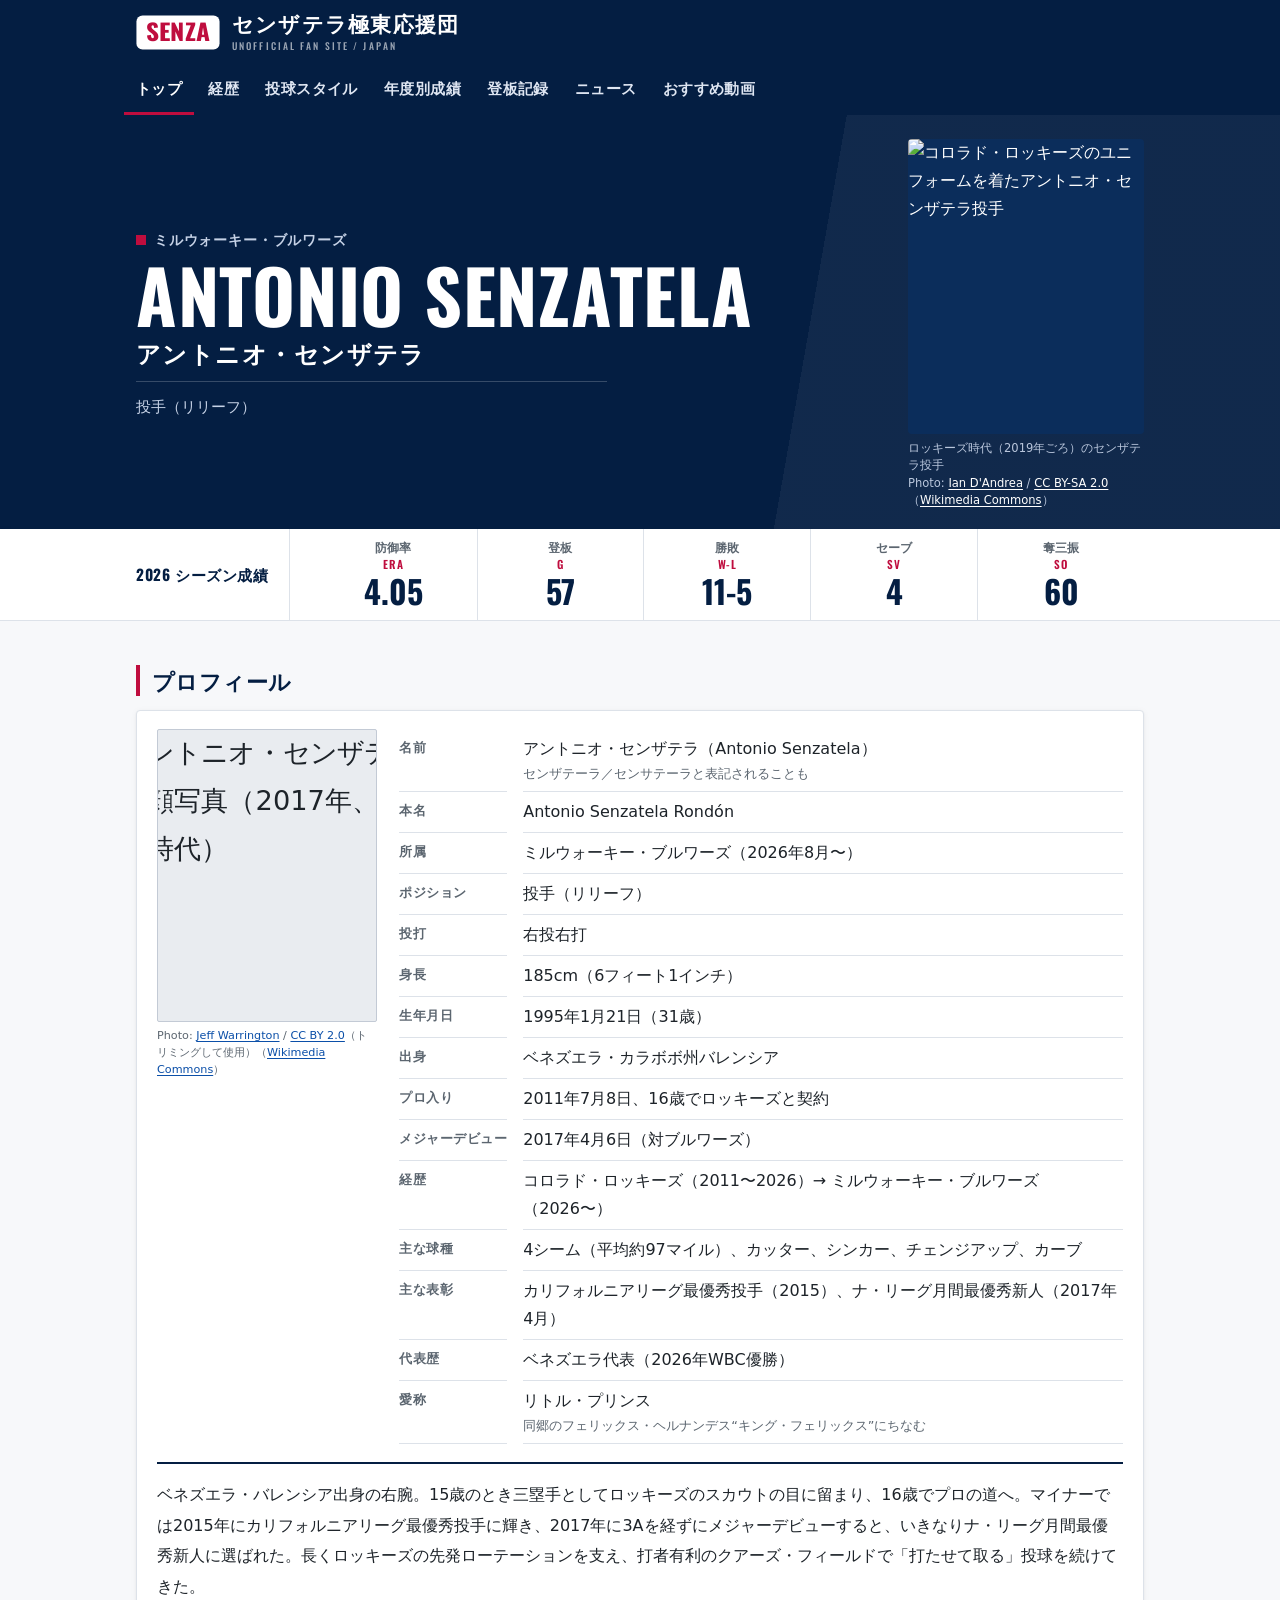
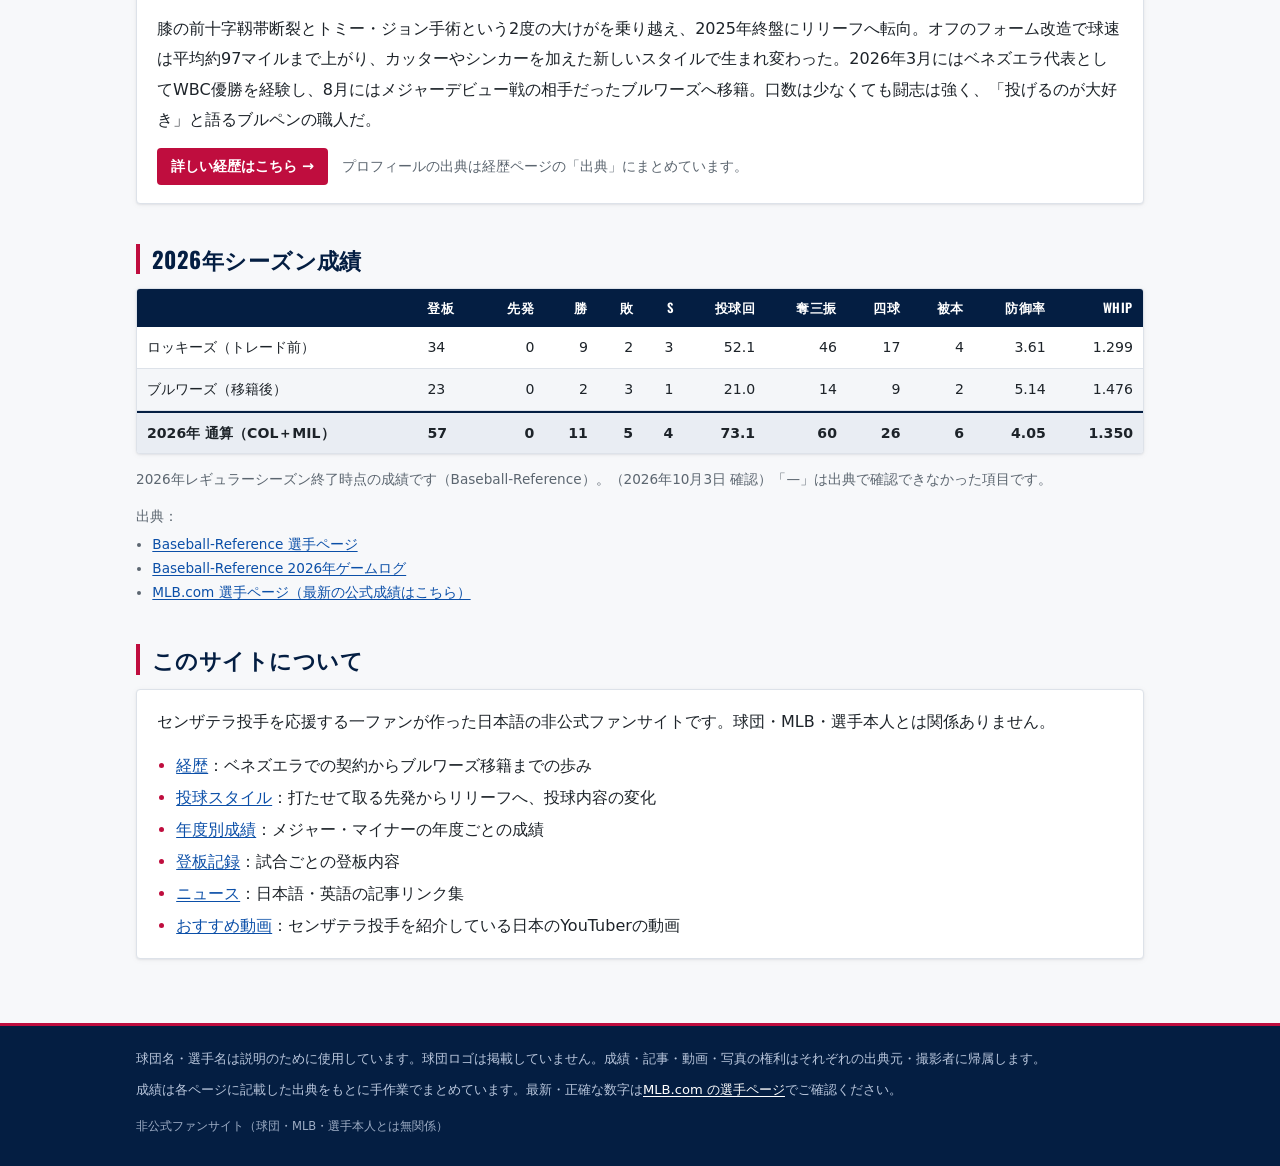
==== commit ace86c37: "Remove all yellow/gold from the palette (navy, red, white and grays only) - Header SENZA badge: whit" ====
--- a/index.html
+++ b/index.html
@@ -7,7 +7,7 @@
 <meta name="description" content="ブルワーズのアントニオ・センザテラ投手を応援する日本語の非公式ファンサイト。プロフィールと今季成績。">
 <meta name="theme-color" content="#041e42">
 <meta name="color-scheme" content="light">
-<link rel="icon" href="data:image/svg+xml,<svg xmlns='http://www.w3.org/2000/svg' viewBox='0 0 32 32'><circle cx='16' cy='16' r='15' fill='%23041e42'/><circle cx='16' cy='16' r='8' fill='%23ffc52f'/></svg>">
+<link rel="icon" href="data:image/svg+xml,<svg xmlns='http://www.w3.org/2000/svg' viewBox='0 0 32 32'><circle cx='16' cy='16' r='15' fill='%23041e42'/><circle cx='16' cy='16' r='8' fill='%23bf0d3e'/></svg>">
 <link rel="preconnect" href="https://fonts.googleapis.com">
 <link rel="preconnect" href="https://fonts.gstatic.com" crossorigin>
 <link rel="stylesheet" href="https://fonts.googleapis.com/css2?family=Oswald:wght@500;600;700&display=swap">
--- a/assets/style.css
+++ b/assets/style.css
@@ -1,5 +1,5 @@
 /*
- * スポーツメディア風のデザイン（白基調 × ネイビー、アクセントは赤、ゴールドは差し色）。
+ * スポーツメディア風のデザイン（白基調 × 濃紺、アクセントは赤。色は濃紺・赤・白・グレー系だけを使う）。
  * どの端末でも常に白基調で表示します（ダークモードには切り替えません）。
  * MLB・球団のロゴやワードマークは使いません。
  * 見出しの英数字は Oswald（Google Fonts）、日本語はOS標準の太字ゴシックで表示します。
@@ -10,8 +10,7 @@
   --navy-2: #0b2d5b;
   --navy-3: #13407e;
   --red: #bf0d3e;
-  --gold: #ffc52f;
-  --gold-soft: #fff8e1;
+  --hl: #e9edf3;          /* 合計行などのハイライト（グレー） */
   --red-soft: #fdf0f3;
   --bg: #f7f8fa;
   --surface: #ffffff;
@@ -51,49 +50,50 @@
 }
 .site-header .wrap {
   display: flex;
-  flex-wrap: wrap;
+  flex-direction: column;
+  align-items: flex-start;
+  gap: 8px;
+  padding-top: 14px;
+  padding-bottom: 0;
+}
+.site-title { margin: 0; line-height: 1; }
+
+/* ロゴ（エンブレム＋サイト名） */
+.brand {
+  display: inline-grid;
+  grid-template-columns: auto auto;
+  grid-template-rows: auto auto;
+  column-gap: 12px;
+  row-gap: 4px;
   align-items: center;
-  justify-content: space-between;
-  gap: 4px 24px;
-  padding-top: 10px;
-  padding-bottom: 3px;
-}
-.site-title {
-  margin: 0;
-  display: flex;
-  flex-wrap: wrap;
-  align-items: center;
-  gap: 4px 10px;
-  font-family: var(--font-head);
-  font-size: 1.2rem;
-  font-weight: 700;
-  letter-spacing: .02em;
-  line-height: 1.3;
-}
-.site-title a { color: #fff; text-decoration: none; }
-.site-title .num { color: var(--gold); }
-.site-title small {
-  display: block;
+  color: #fff;
+  text-decoration: none;
+  transition: filter .15s ease;
+}
+.brand:hover { filter: brightness(1.15); }
+.brand:focus-visible { outline: 2px solid #fff; outline-offset: 4px; border-radius: 4px; }
+.brand-emblem { grid-row: 1 / 3; width: 84px; height: 35px; display: block; }
+.brand-name {
   font-family: var(--font-body);
-  font-size: .68rem;
-  font-weight: 400;
-  color: #b9c6dc;
-  letter-spacing: 0;
-}
-.site-badge {
-  display: inline-block;
-  padding: 1px 7px;
-  border: 1px solid rgba(255, 255, 255, .55);
-  border-radius: 3px;
-  font-family: var(--font-body);
-  font-size: .66rem;
-  font-weight: 700;
-  color: #fff;
-  letter-spacing: .04em;
+  font-weight: 800;
+  font-size: 1.3rem;
+  line-height: 1.15;
+  letter-spacing: .06em;
   white-space: nowrap;
-}
-
-.site-header nav { max-width: 100%; }
+  align-self: end;
+}
+.brand-tag {
+  font-family: "Oswald", "Barlow Condensed", "Arial Narrow", sans-serif;
+  font-weight: 500;
+  font-size: .6rem;
+  line-height: 1;
+  letter-spacing: .22em;
+  color: rgba(255, 255, 255, .6);
+  white-space: nowrap;
+  align-self: start;
+}
+
+.site-header nav { width: 100%; margin-left: -12px; }
 .nav {
   display: flex;
   gap: 2px;
@@ -140,7 +140,7 @@
   position: absolute;
   left: 0; top: 0; bottom: 0;
   width: 6px;
-  background: linear-gradient(var(--red) 0 50%, var(--gold) 50% 100%);
+  background: linear-gradient(var(--red) 0 50%, #fff 50% 100%);
 }
 .hero h2 {
   margin: 0 0 6px;
@@ -151,7 +151,7 @@
   letter-spacing: .01em;
 }
 .hero .en {
-  color: var(--gold);
+  color: #fff;
   font-family: var(--font-head);
   font-weight: 600;
   font-size: 1.05rem;
@@ -181,8 +181,6 @@
 .card + .card { margin-top: 12px; }
 
 /* プロフィール */
-.bio-photo figcaption { margin-top: 6px; font-size: .8rem; color: var(--muted); line-height: 1.5; }
-.bio-photo .credit { display: block; font-size: .72rem; margin-top: 2px; overflow-wrap: anywhere; }
 
 .profile-list { display: grid; grid-template-columns: max-content 1fr; gap: 0 16px; margin: 0; }
 .profile-list dt, .profile-list dd { padding: 6px 0; border-bottom: 1px solid var(--line); }
@@ -195,17 +193,67 @@
 }
 .profile-list dd { margin: 0; }
 
+.dd-note { display: block; font-size: .8rem; color: var(--muted); }
+.profile-intro { margin-top: 18px; padding-top: 16px; border-top: 2px solid var(--navy); }
+.profile-intro p { margin: 0 0 12px; line-height: 1.9; }
+.profile-more { margin: 4px 0 0; display: flex; flex-wrap: wrap; align-items: baseline; gap: 4px 14px; }
+.profile-more a {
+  display: inline-block;
+  padding: 6px 14px;
+  background: var(--red);
+  color: #fff;
+  font-weight: 700;
+  font-size: .9rem;
+  text-decoration: none;
+  border-radius: var(--radius);
+}
+.profile-more a:hover { background: #9e0b33; }
 .facts { margin: 14px 0 0; padding-left: 1.2em; }
 .facts li + li { margin-top: 4px; }
 .facts li::marker { color: var(--red); }
 
-/* 経歴ページの写真 */
-.bio-photo { margin: 4px 0 14px; max-width: 280px; }
-@media (min-width: 561px) {
-  .bio-photo { float: right; width: 240px; margin: 4px 0 12px 22px; }
-  .tl-item { display: flow-root; }
-}
-.bio-photo img { display: block; width: 100%; height: auto; border-radius: 4px; background: var(--line); }
+/* プロフィールの顔写真（選手名鑑風） */
+.profile-top { display: flex; gap: 22px; align-items: flex-start; }
+.profile-top .profile-list { flex: 1; min-width: 0; }
+.headshot { margin: 0; flex: 0 0 220px; width: 220px; }
+.headshot-frame {
+  position: relative;
+  width: 100%;
+  aspect-ratio: 3 / 4;          /* 幅220px・高さ約293px */
+  overflow: hidden;
+  background: #e9ecf0;
+  border: 1px solid var(--line-strong);
+  border-radius: 2px;
+}
+/* 元画像（960×1822の縦長）の上端に合わせ、顔（横47%・縦8〜12%）のまわりを拡大。
+   拡大の基準点を上端（0%）にしているので、帽子のてっぺんは切れない */
+.headshot-frame img {
+  display: block;
+  width: 100%;
+  height: 100%;
+  object-fit: cover;
+  object-position: 50% 0%;
+  transform: scale(1.7);
+  transform-origin: 43% 0%;   /* 横47%の顔が拡大後に枠の左右中央（50%）へ来る位置 */
+}
+.headshot figcaption { margin-top: 6px; font-size: .7rem; line-height: 1.5; color: var(--muted); }
+.headshot .credit { overflow-wrap: anywhere; }
+
+/* ---------- 写真（経歴ページなど。大きさとキャプションの書式をそろえる） ---------- */
+.photo { margin: 0 0 18px; }
+.photo img { display: block; width: 100%; background: #e9ecf0; border-radius: var(--radius); }
+.photo figcaption { margin-top: 6px; font-size: .8rem; line-height: 1.55; color: var(--muted); }
+.photo .cap { display: block; color: var(--text); font-weight: 700; }
+.photo .credit { display: block; font-size: .72rem; overflow-wrap: anywhere; }
+/* 横長：本文幅いっぱい */
+.photo-wide img, .photo-land img { height: clamp(220px, 34vw, 380px); object-fit: cover; }
+.era > .photo-wide { margin-top: 4px; margin-bottom: 22px; }
+/* 選手の縦長写真：縦長のまま */
+.photo-portrait img { height: auto; aspect-ratio: auto; }
+/* 縦長＋横長を並べる */
+.photo-pair { display: grid; grid-template-columns: minmax(0, 300px) minmax(0, 1fr); gap: 16px; align-items: start; margin-bottom: 6px; }
+.photo-pair .photo-portrait img,
+.photo-pair .photo-land img { height: 420px; object-fit: cover; object-position: center top; }
 
 /* ---------- 表（スタッツ表） ---------- */
 .table-scroll {
@@ -239,7 +287,7 @@
 tbody tr:nth-child(even) td, tbody tr:nth-child(even) th { background: var(--surface-2); }
 tbody tr:hover td, tbody tr:hover th { background: #eef2f8; }
 tbody tr:last-child td, tbody tr:last-child th { border-bottom: 0; }
-tbody tr.total td, tbody tr.total th { font-weight: 700; background: var(--gold-soft); border-top: 2px solid var(--navy); }
+tbody tr.total td, tbody tr.total th { font-weight: 700; background: var(--hl); border-top: 2px solid var(--navy); }
 tbody tr.subtotal td, tbody tr.subtotal th { font-weight: 700; }
 tbody tr.split th { font-weight: 400; color: var(--muted); }
 .col2-left td:nth-child(2), .col2-left th:nth-child(2) { text-align: left; }
@@ -266,7 +314,7 @@
 .sticky2 tbody tr:hover > :first-child,
 .sticky2 tbody tr:hover > :nth-child(2) { background: #eef2f8; }
 .sticky2 tbody tr.total > :first-child,
-.sticky2 tbody tr.total > :nth-child(2) { background: var(--gold-soft); }
+.sticky2 tbody tr.total > :nth-child(2) { background: var(--hl); }
 .sticky1 thead tr > :first-child,
 .sticky2 thead tr > :first-child,
 .sticky2 thead tr > :nth-child(2) { background: var(--navy); }
@@ -285,8 +333,8 @@
   text-align: center;
   line-height: 1.6;
 }
-.team-col { background: #33006f; color: #fff; }
-.team-mil { background: var(--navy); color: var(--gold); }
+.team-col { background: #6b7480; color: #fff; }
+.team-mil { background: var(--navy); color: #fff; }
 .res-w { color: var(--text); font-weight: 700; }
 .res-l { color: var(--red); font-weight: 700; }
 .badge {
@@ -296,13 +344,15 @@
   font-size: .75rem;
   font-weight: 700;
   line-height: 1.7;
-  background: var(--line);
-  color: var(--text);
-}
-.badge.w { background: var(--gold); color: var(--navy); }
-.badge.l { background: var(--red); color: #fff; }
-.badge.sv { background: var(--navy); color: #fff; }
-.badge.hld { background: var(--navy-3); color: #fff; }
+  background: #fff;
+  color: var(--muted);
+  box-shadow: inset 0 0 0 1px var(--line-strong);
+}
+/* 勝＝濃紺、敗＝赤、セーブ＝赤枠、ホールド＝グレー、その他（セーブ失敗など）＝グレー枠 */
+.badge.w { background: var(--navy); color: #fff; box-shadow: none; }
+.badge.l { background: var(--red); color: #fff; box-shadow: none; }
+.badge.sv { background: #fff; color: var(--red); box-shadow: inset 0 0 0 1.5px var(--red); }
+.badge.hld { background: #6b7480; color: #fff; box-shadow: none; }
 .note, .source { font-size: .85rem; color: var(--muted); }
 .source ul { margin: 4px 0 0; padding-left: 1.2em; }
 
@@ -390,9 +440,9 @@
 }
 .channel-initial {
   display: flex; align-items: center; justify-content: center;
-  background: var(--navy); color: var(--gold);
-  font-family: var(--font-head);
-  font-weight: 700; font-size: 1.3rem; border: 2px solid var(--gold);
+  background: var(--navy); color: #fff;
+  font-family: var(--font-head);
+  font-weight: 700; font-size: 1.3rem; border: 2px solid var(--red);
 }
 .channel-icon { object-fit: cover; background: var(--surface); }
 
@@ -405,20 +455,35 @@
   margin-top: 8px;
 }
 .site-footer .wrap { padding-top: 22px; padding-bottom: 30px; }
-.site-footer a { color: var(--gold); }
+.site-footer a { color: #fff; }
 .site-footer p { margin: 0 0 8px; }
 .site-footer .disclaimer { margin: 14px 0 0; font-size: .72rem; opacity: .85; }
 
+@media (max-width: 640px) {
+  .photo-pair { grid-template-columns: 1fr; }
+  .photo-pair .photo-portrait { max-width: 340px; }
+  .photo-pair .photo-portrait img { height: auto; }
+  .photo-pair .photo-land img { height: clamp(200px, 56vw, 300px); object-position: center; }
+}
+
 @media (max-width: 560px) {
-  .site-header .wrap { padding-top: 8px; }
+  .profile-top { flex-direction: column; align-items: center; }
+  .profile-top .profile-list { align-self: stretch; }
+  .headshot { flex-basis: auto; width: 200px; }
+  .site-header .wrap { padding-top: 10px; }
+  /* スマホ：ロゴを小さく */
+  .brand { column-gap: 9px; row-gap: 3px; }
+  .brand-emblem { width: 62px; height: 26px; }
+  .brand-name { font-size: 1.05rem; letter-spacing: .03em; }
+  .brand-tag { font-size: .52rem; letter-spacing: .16em; }
+  .site-header nav { margin-left: -9px; }
   .nav { flex-wrap: wrap; overflow: visible; }
   .nav a { padding: 8px 9px 7px; font-size: .88rem; }
   .hero { padding: 22px 18px 20px 22px; }
   .hero h2 { font-size: 1.5rem; }
-  .profile-list { grid-template-columns: 1fr; }
-  .profile-list dt { border-bottom: 0; padding-bottom: 0; }
+  .profile-list { grid-template-columns: 5.6em minmax(0, 1fr); gap: 0 10px; font-size: .92rem; }
+  .profile-list dt { font-size: .74rem; line-height: 1.5; padding-top: 8px; }
   .card { padding: 14px 16px; }
-  .bio-photo { max-width: 240px; }
 }
 
 /* ---------- 経歴ページ ---------- */
@@ -521,12 +586,13 @@
 .player-hero-inner {
   position: relative;
   display: grid;
-  grid-template-columns: 1fr minmax(220px, 300px);
-  align-items: end;
-  gap: 24px;
-  padding-top: 36px;
-}
-.player-id { padding-bottom: 36px; min-width: 0; }
+  grid-template-columns: minmax(0, 1fr) 236px;
+  align-items: center;
+  gap: 32px;
+  padding-top: 24px;
+  padding-bottom: 20px;
+}
+.player-id { min-width: 0; }
 .player-team {
   margin: 0 0 6px;
   font-size: .85rem;
@@ -539,7 +605,7 @@
   display: inline-block;
   width: 10px; height: 10px;
   margin-right: 8px;
-  background: var(--gold);
+  background: var(--red);
   vertical-align: 0;
 }
 .player-name { margin: 0; line-height: 1; }
@@ -567,17 +633,17 @@
   font-size: .92rem;
   max-width: 32em;
 }
-.player-photo { margin: 0; align-self: end; min-width: 0; }
+.player-photo { margin: 0; min-width: 0; }
 .player-photo img {
   display: block;
   width: 100%; height: auto;
   aspect-ratio: 4 / 5;
   object-fit: cover; object-position: center top;
   background: var(--navy-2);
-  border-radius: 4px 4px 0 0;
+  border-radius: 4px;
 }
 .player-photo figcaption {
-  padding: 6px 0 10px;
+  padding: 6px 0 0;
   font-size: .72rem;
   line-height: 1.5;
   color: #b9c6dc;
@@ -632,10 +698,9 @@
 }
 
 @media (max-width: 720px) {
-  .player-hero-inner { grid-template-columns: minmax(0, 1fr) 150px; gap: 14px; padding-top: 24px; }
-  .player-id { padding-bottom: 20px; align-self: center; }
+  .player-hero-inner { grid-template-columns: minmax(0, 1fr) 140px; gap: 14px; padding-top: 18px; padding-bottom: 14px; }
   .player-meta { font-size: .82rem; }
-  .player-photo figcaption { font-size: .62rem; padding-bottom: 8px; }
+  .player-photo figcaption { font-size: .62rem; }
   .statbar .wrap { display: block; padding: 0; }
   .statbar-title { border-right: 0; border-bottom: 1px solid var(--line); padding: 8px 16px; font-size: .85rem; }
   .stat { padding: 10px 2px; }
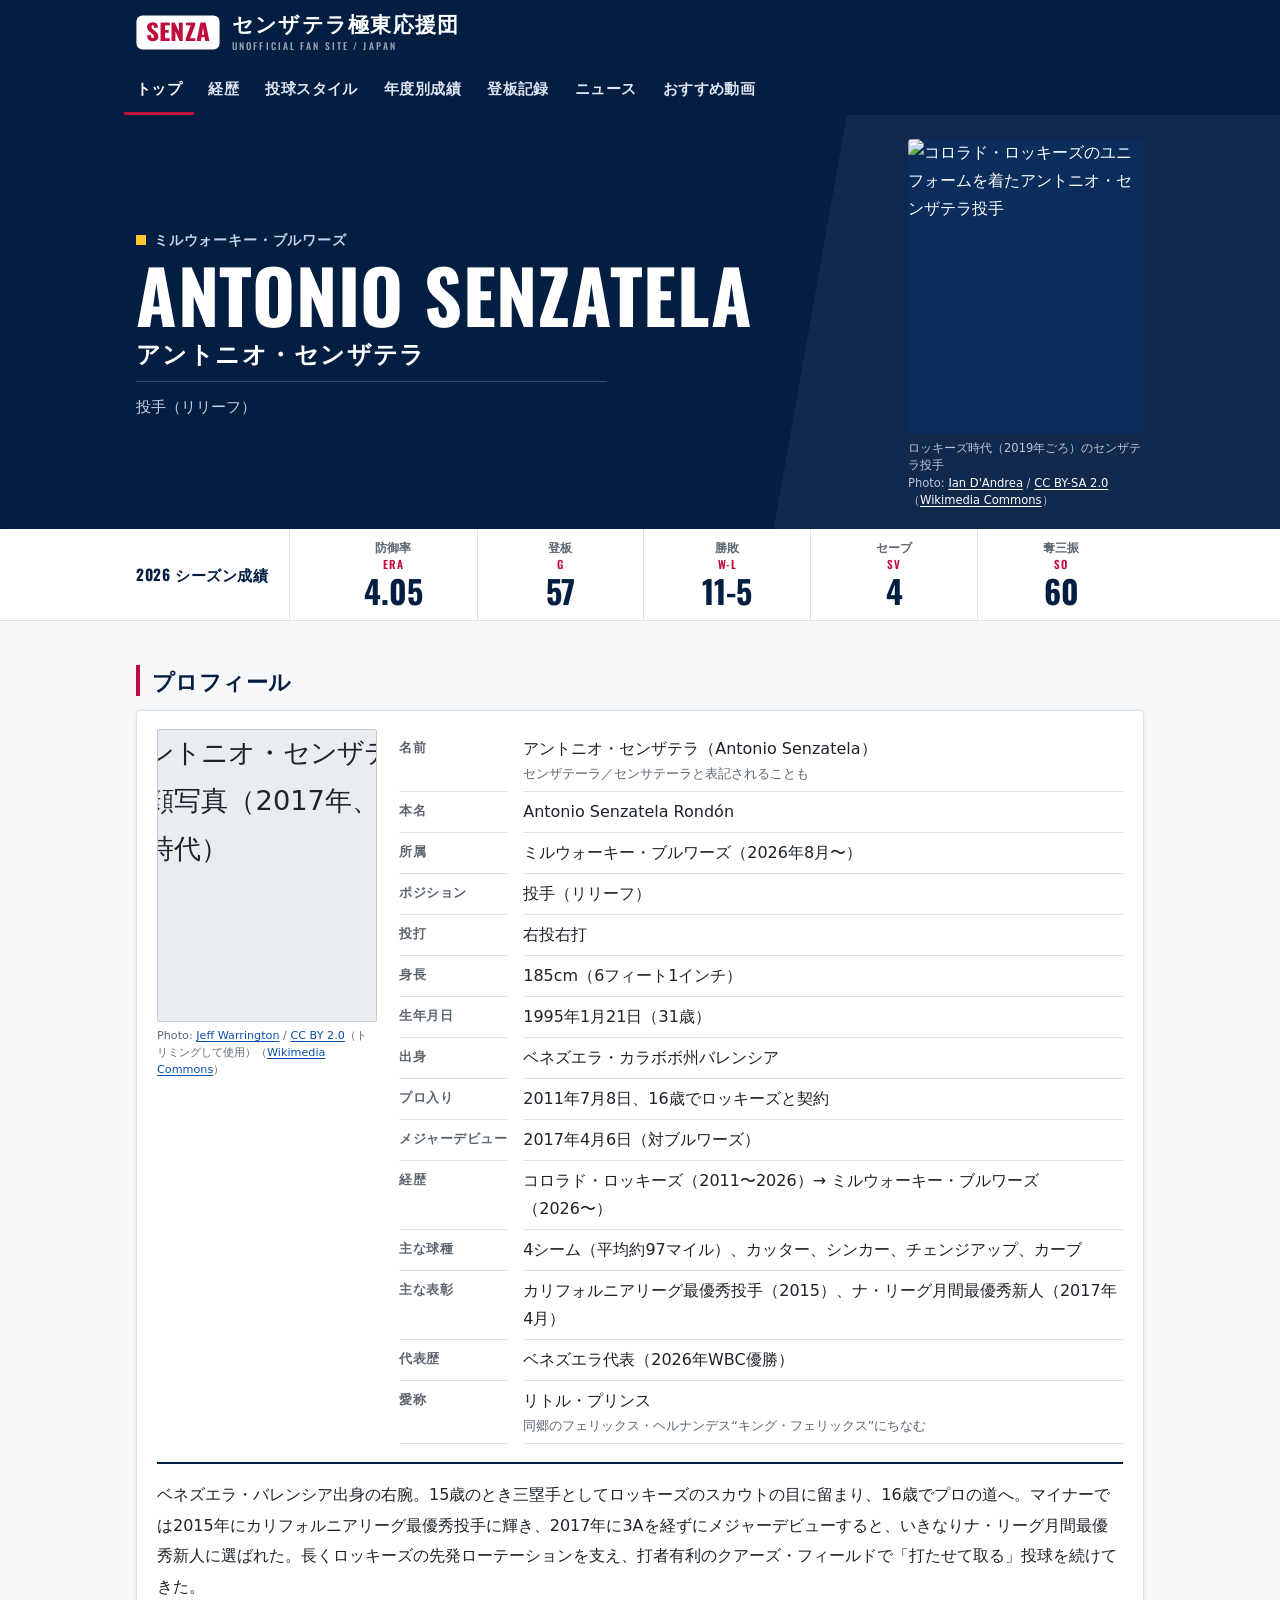
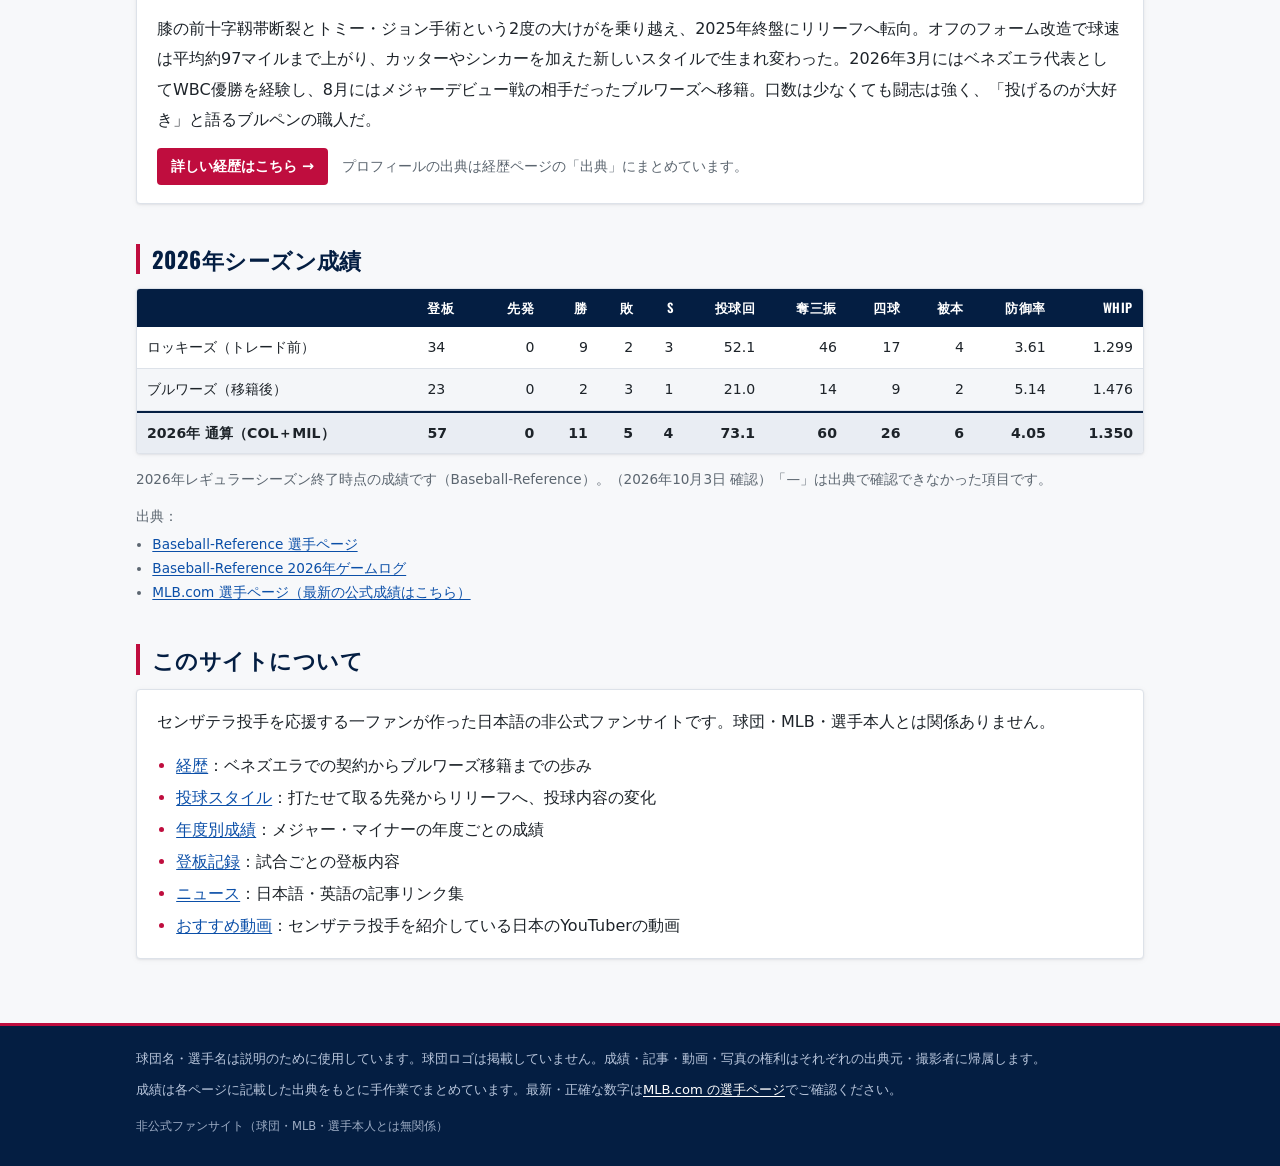
==== commit 67dce81d: "New favicon: red S on a white rounded square (SVG, ICO and apple-touch-icon) Co-Authored-By: Claude " ====
--- a/index.html
+++ b/index.html
@@ -7,7 +7,9 @@
 <meta name="description" content="ブルワーズのアントニオ・センザテラ投手を応援する日本語の非公式ファンサイト。プロフィールと今季成績。">
 <meta name="theme-color" content="#041e42">
 <meta name="color-scheme" content="light">
-<link rel="icon" href="data:image/svg+xml,<svg xmlns='http://www.w3.org/2000/svg' viewBox='0 0 32 32'><circle cx='16' cy='16' r='15' fill='%23041e42'/><circle cx='16' cy='16' r='8' fill='%23bf0d3e'/></svg>">
+<link rel="icon" href="favicon.svg" type="image/svg+xml">
+<link rel="icon" href="favicon.ico" sizes="32x32">
+<link rel="apple-touch-icon" href="apple-touch-icon.png">
 <link rel="preconnect" href="https://fonts.googleapis.com">
 <link rel="preconnect" href="https://fonts.gstatic.com" crossorigin>
 <link rel="stylesheet" href="https://fonts.googleapis.com/css2?family=Oswald:wght@500;600;700&display=swap">
--- a/assets/style.css
+++ b/assets/style.css
@@ -333,8 +333,10 @@
   text-align: center;
   line-height: 1.6;
 }
-.team-col { background: #6b7480; color: #fff; }
-.team-mil { background: var(--navy); color: #fff; }
+/* 球団ラベルだけはチームカラー（サイト全体の配色ルールの例外） */
+.team-col { background: #33006f; color: #fff; }
+.team-mil { background: #12284b; color: #ffc52f; }
+.team-multi { background: #6b7480; color: #fff; }
 .res-w { color: var(--text); font-weight: 700; }
 .res-l { color: var(--red); font-weight: 700; }
 .badge {
@@ -605,7 +607,7 @@
   display: inline-block;
   width: 10px; height: 10px;
   margin-right: 8px;
-  background: var(--red);
+  background: #ffc52f;   /* ブルワーズのチームカラー（球団ラベルと同じく配色ルールの例外） */
   vertical-align: 0;
 }
 .player-name { margin: 0; line-height: 1; }
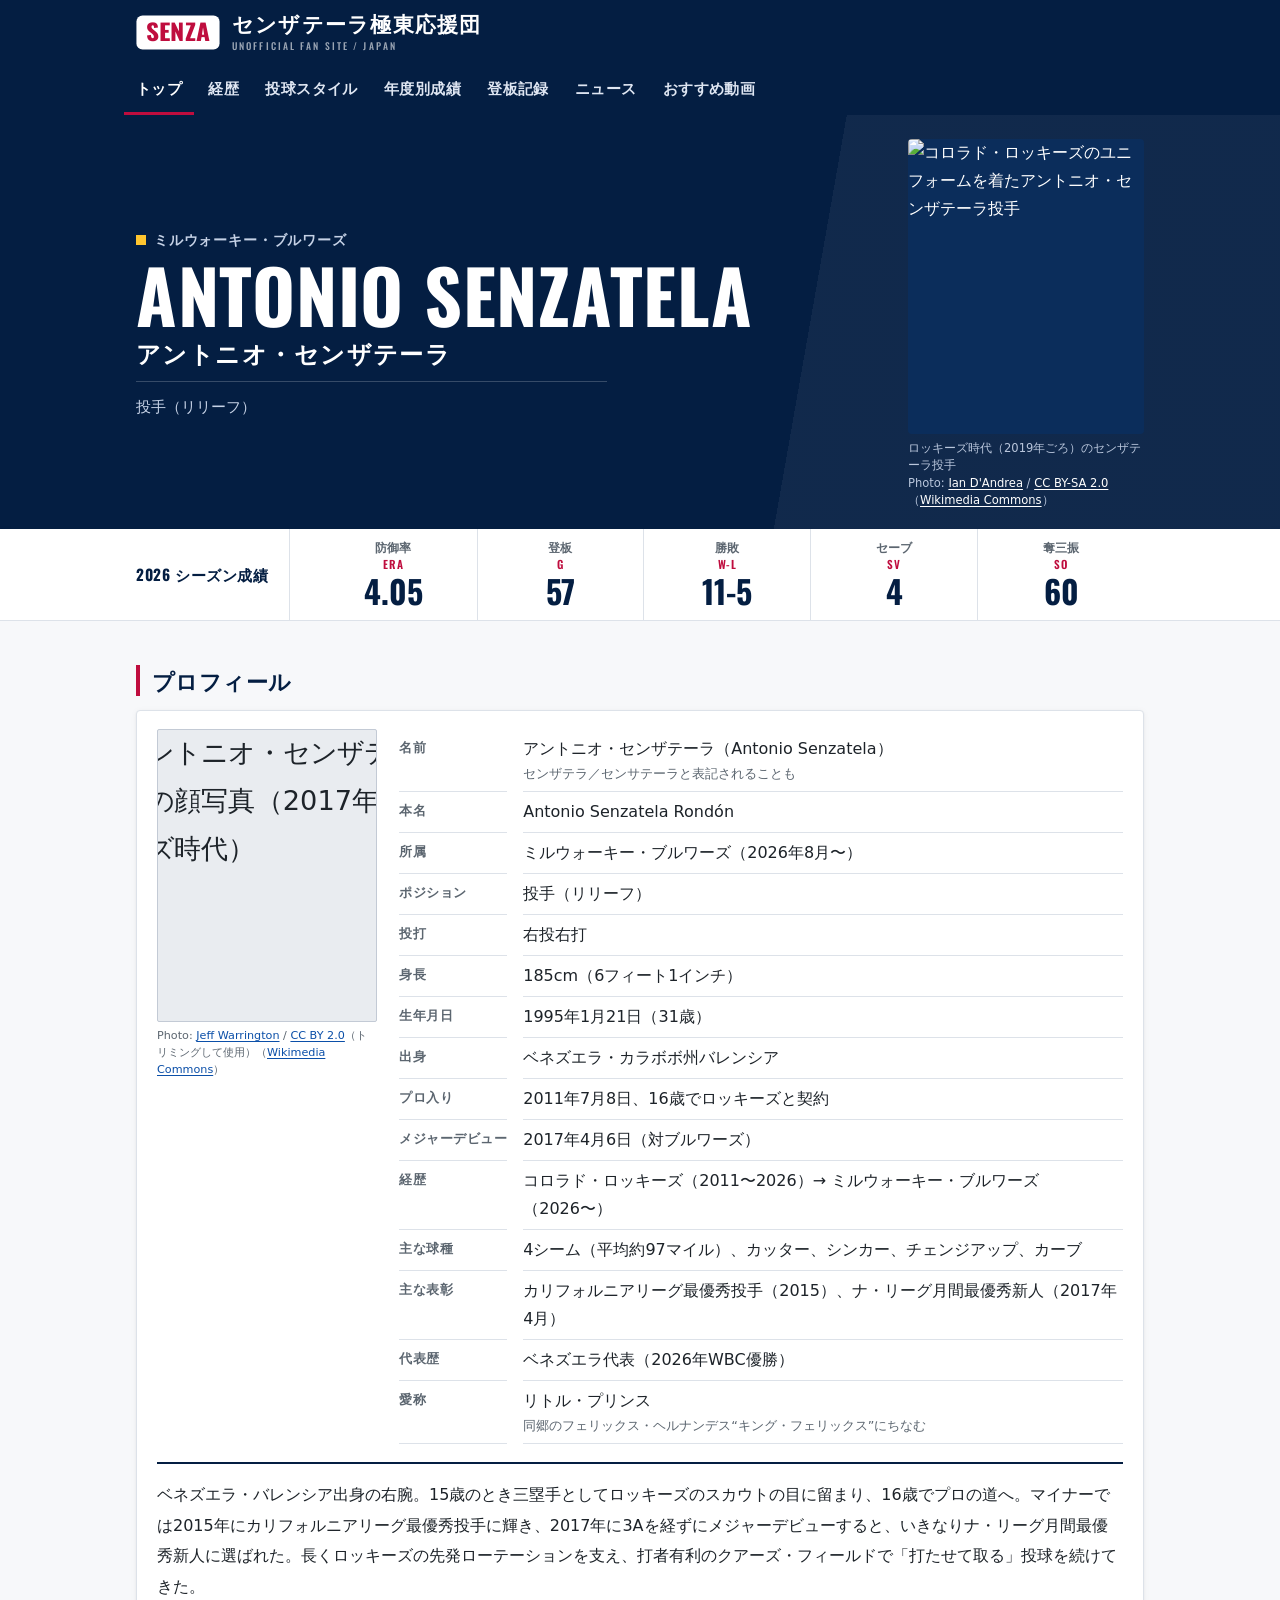
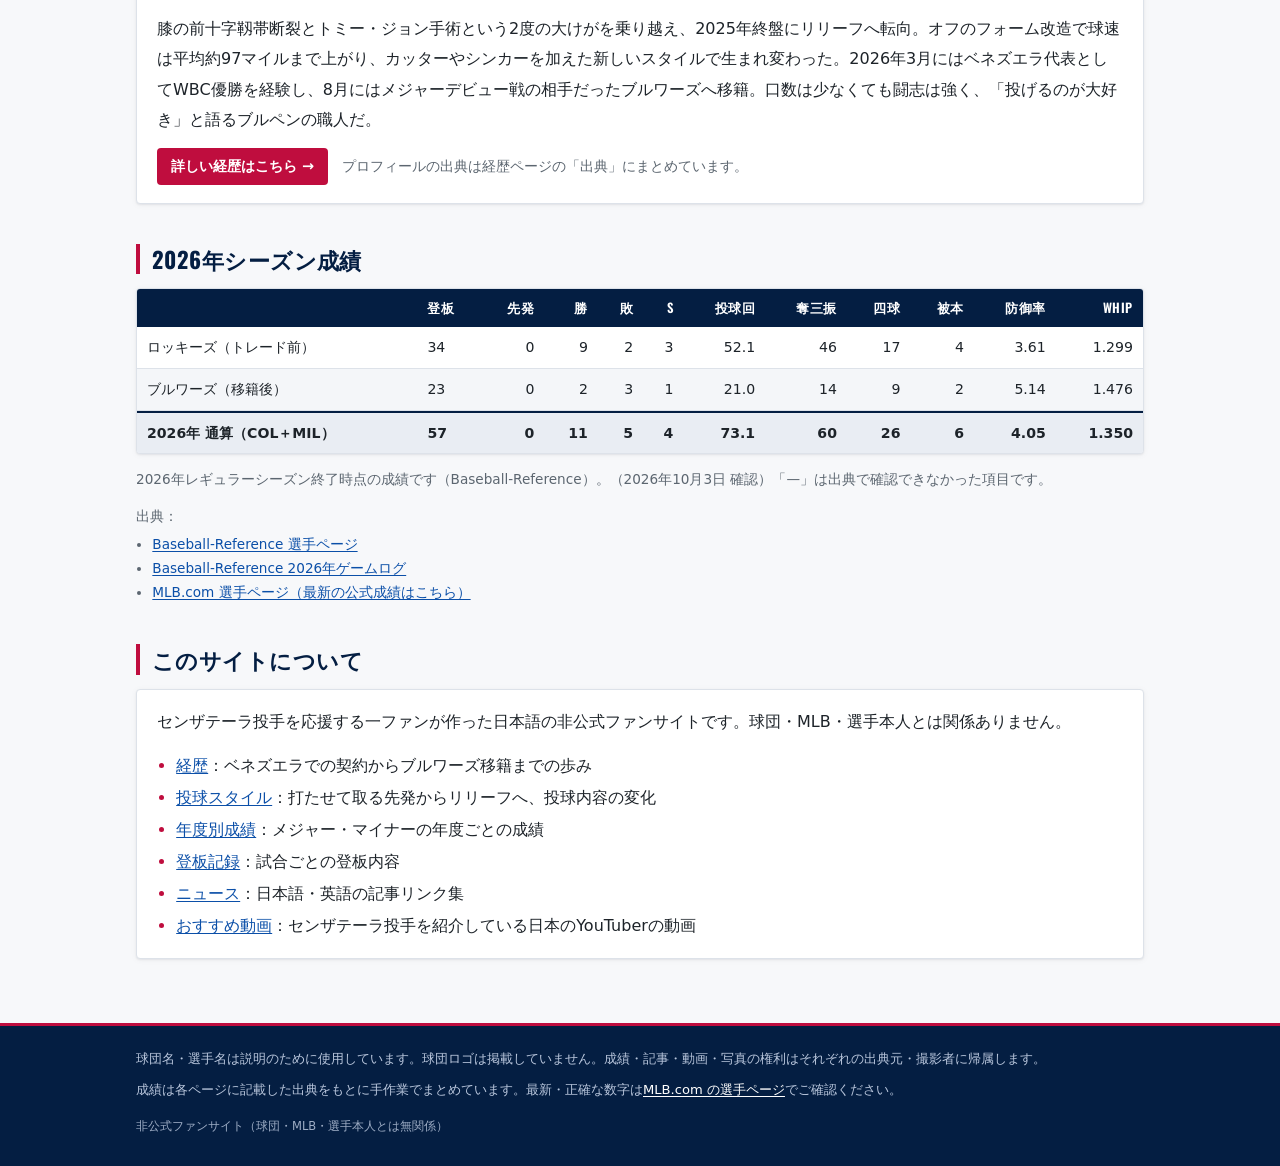
==== commit 5c5d32bd: "Unify the katakana spelling to センザテーラ across the site - Site name センザテーラ極東応援団 in header, titles and " ====
--- a/index.html
+++ b/index.html
@@ -3,8 +3,9 @@
 <head>
 <meta charset="utf-8">
 <meta name="viewport" content="width=device-width, initial-scale=1">
-<title>センザテラ極東応援団｜アントニオ・センザテラ非公式ファンサイト</title>
-<meta name="description" content="ブルワーズのアントニオ・センザテラ投手を応援する日本語の非公式ファンサイト。プロフィールと今季成績。">
+<title>センザテーラ極東応援団｜アントニオ・センザテーラ非公式ファンサイト</title>
+<meta name="keywords" content="センザテーラ,センザテラ,センサテーラ,アントニオ・センザテーラ,Antonio Senzatela,ミルウォーキー・ブルワーズ,コロラド・ロッキーズ,ファンサイト">
+<meta name="description" content="ブルワーズのアントニオ・センザテーラ（センザテラ）投手を応援する日本語の非公式ファンサイト。プロフィールと今季成績。">
 <meta name="theme-color" content="#041e42">
 <meta name="color-scheme" content="light">
 <link rel="icon" href="favicon.svg" type="image/svg+xml">
@@ -28,14 +29,14 @@
 
 <h2 class="section">このサイトについて</h2>
 <div class="card">
-<p style="margin-top:0">センザテラ投手を応援する一ファンが作った日本語の非公式ファンサイトです。球団・MLB・選手本人とは関係ありません。</p>
+<p style="margin-top:0">センザテーラ投手を応援する一ファンが作った日本語の非公式ファンサイトです。球団・MLB・選手本人とは関係ありません。</p>
 <ul class="facts">
 <li><a href="biography.html">経歴</a>：ベネズエラでの契約からブルワーズ移籍までの歩み</li>
 <li><a href="pitching.html">投球スタイル</a>：打たせて取る先発からリリーフへ、投球内容の変化</li>
 <li><a href="stats.html">年度別成績</a>：メジャー・マイナーの年度ごとの成績</li>
 <li><a href="games.html">登板記録</a>：試合ごとの登板内容</li>
 <li><a href="news.html">ニュース</a>：日本語・英語の記事リンク集</li>
-<li><a href="videos.html">おすすめ動画</a>：センザテラ投手を紹介している日本のYouTuberの動画</li>
+<li><a href="videos.html">おすすめ動画</a>：センザテーラ投手を紹介している日本のYouTuberの動画</li>
 </ul>
 </div>
 </main>
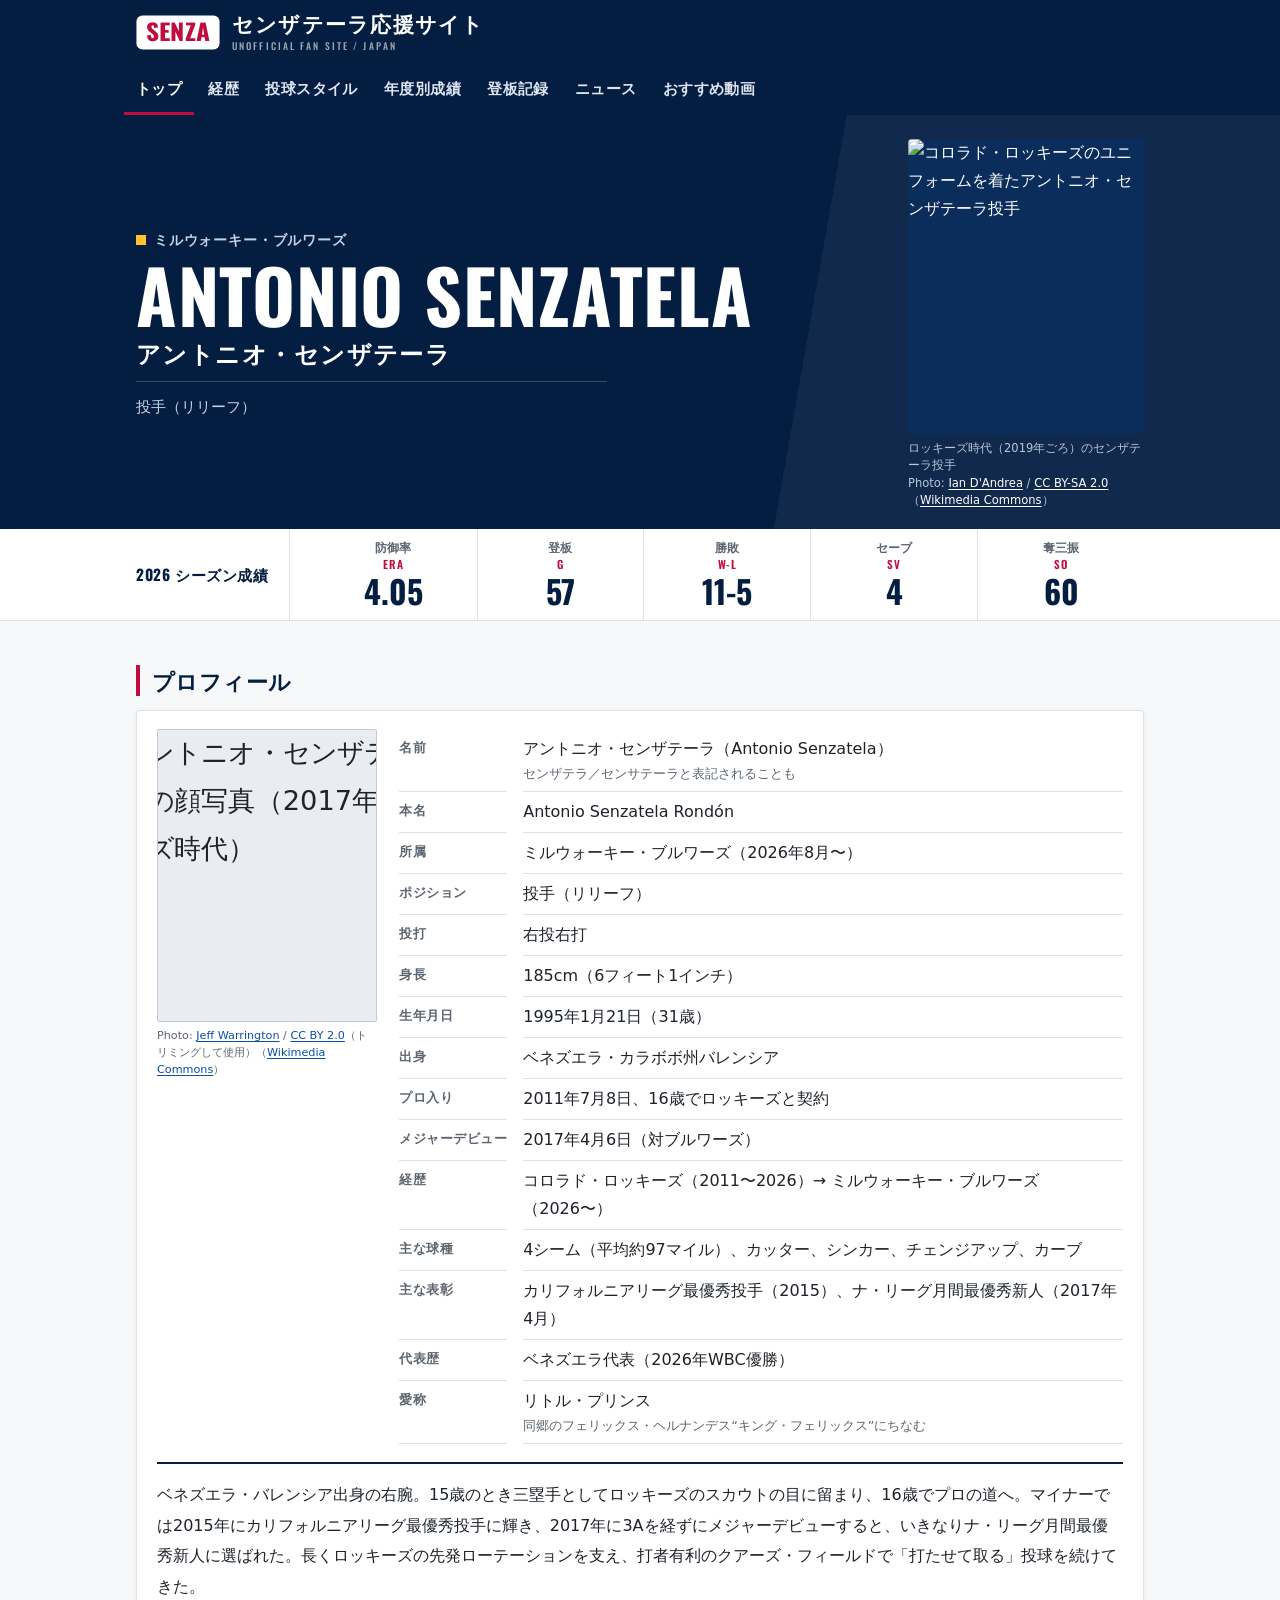
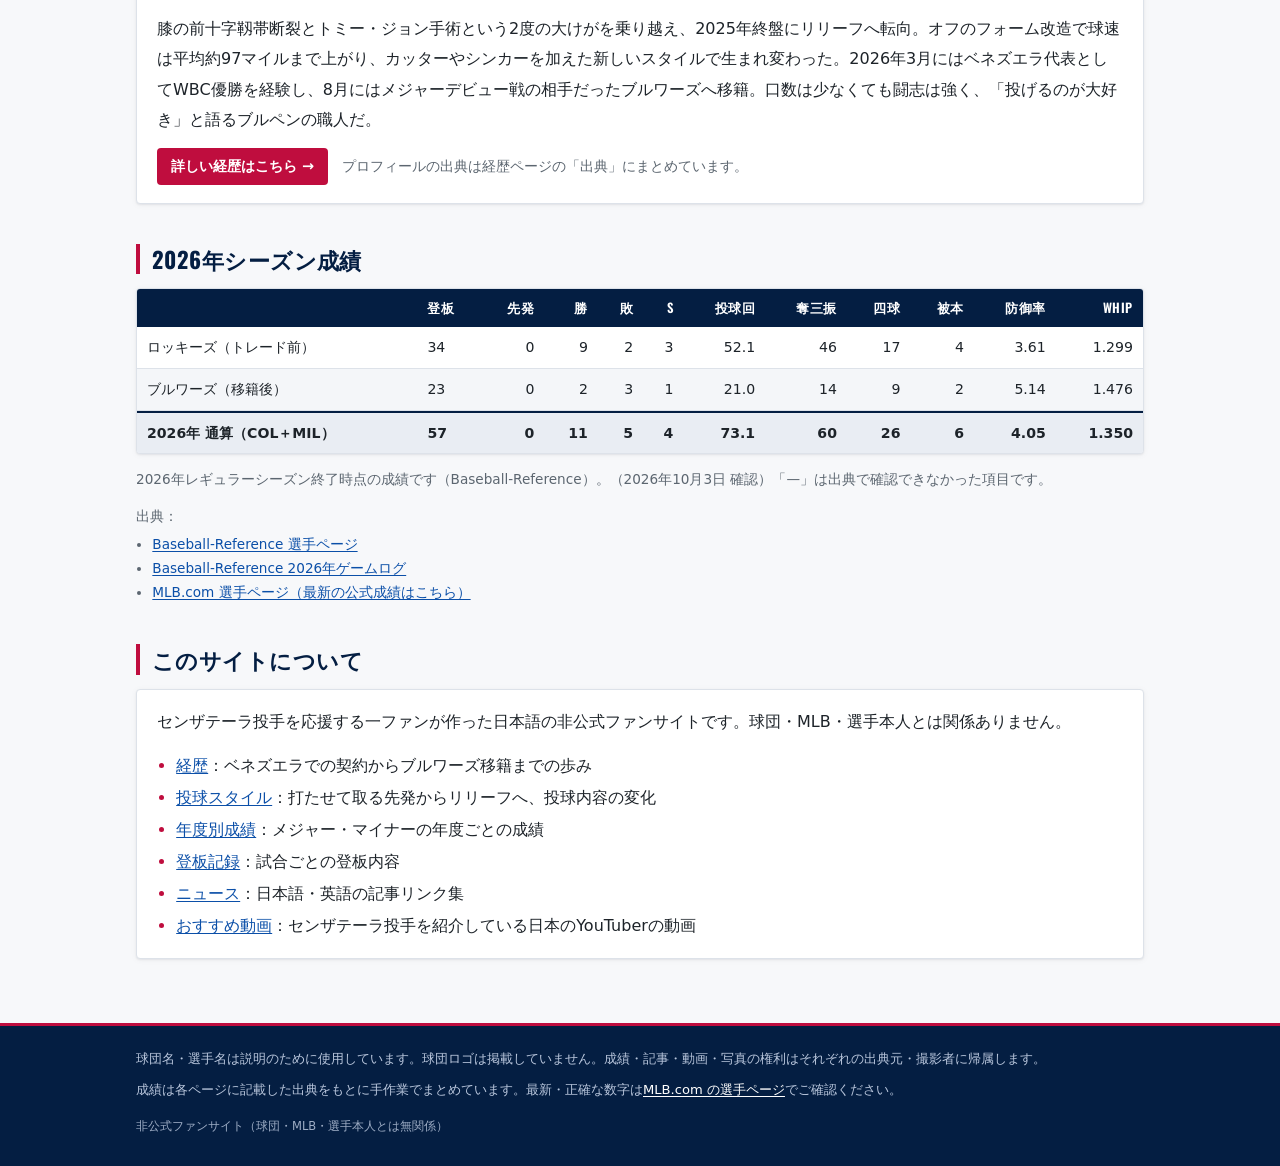
==== commit 6f09d25c: "Rename the site to センザテーラ応援サイト and add basic OGP tags Co-Authored-By: Claude Opus 5.5 <noreply@anthr" ====
--- a/index.html
+++ b/index.html
@@ -3,9 +3,15 @@
 <head>
 <meta charset="utf-8">
 <meta name="viewport" content="width=device-width, initial-scale=1">
-<title>センザテーラ極東応援団｜アントニオ・センザテーラ非公式ファンサイト</title>
+<title>センザテーラ応援サイト｜アントニオ・センザテーラ非公式ファンサイト</title>
 <meta name="keywords" content="センザテーラ,センザテラ,センサテーラ,アントニオ・センザテーラ,Antonio Senzatela,ミルウォーキー・ブルワーズ,コロラド・ロッキーズ,ファンサイト">
 <meta name="description" content="ブルワーズのアントニオ・センザテーラ（センザテラ）投手を応援する日本語の非公式ファンサイト。プロフィールと今季成績。">
+<meta property="og:site_name" content="センザテーラ応援サイト">
+<meta property="og:title" content="センザテーラ応援サイト｜アントニオ・センザテーラ非公式ファンサイト">
+<meta property="og:description" content="ブルワーズのアントニオ・センザテーラ（センザテラ）投手を応援する日本語の非公式ファンサイト。プロフィールと今季成績。">
+<meta property="og:type" content="website">
+<meta property="og:url" content="https://senzatela-fan-jp.github.io/">
+<meta property="og:locale" content="ja_JP">
 <meta name="theme-color" content="#041e42">
 <meta name="color-scheme" content="light">
 <link rel="icon" href="favicon.svg" type="image/svg+xml">
